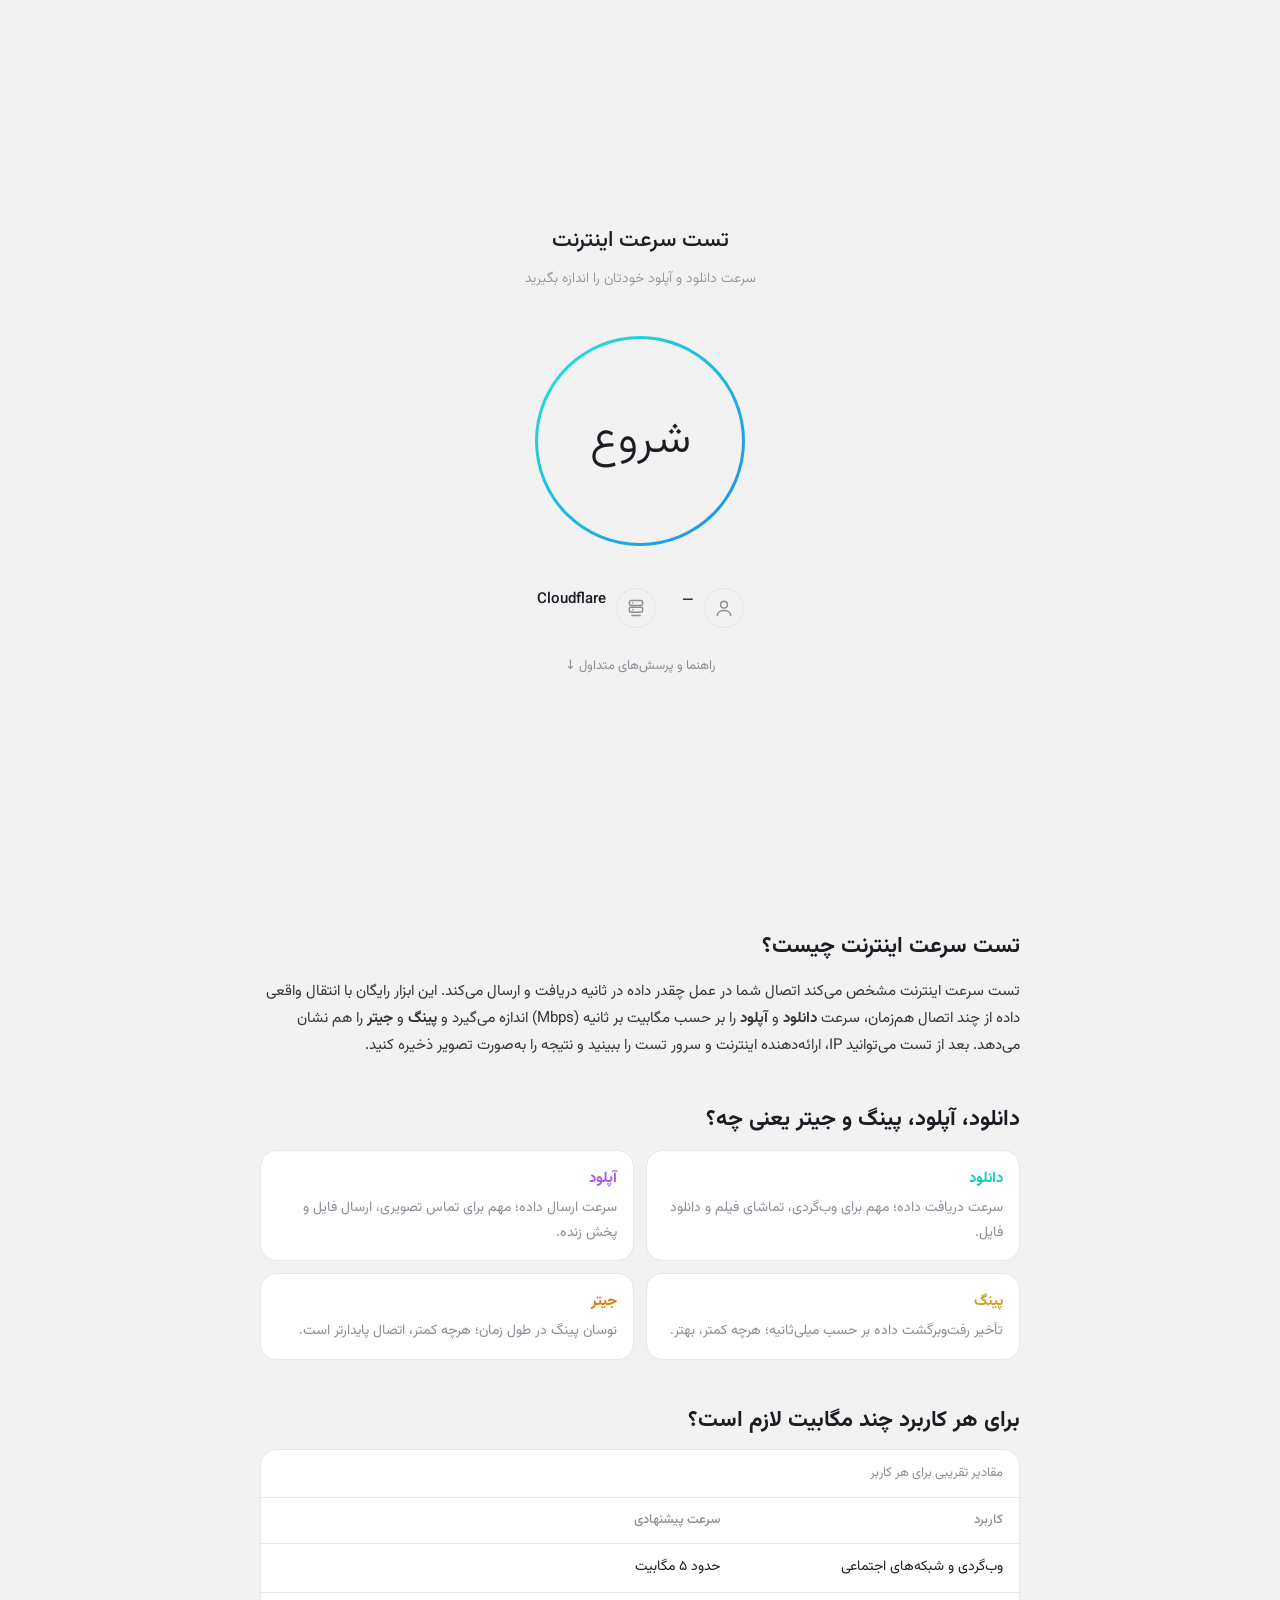
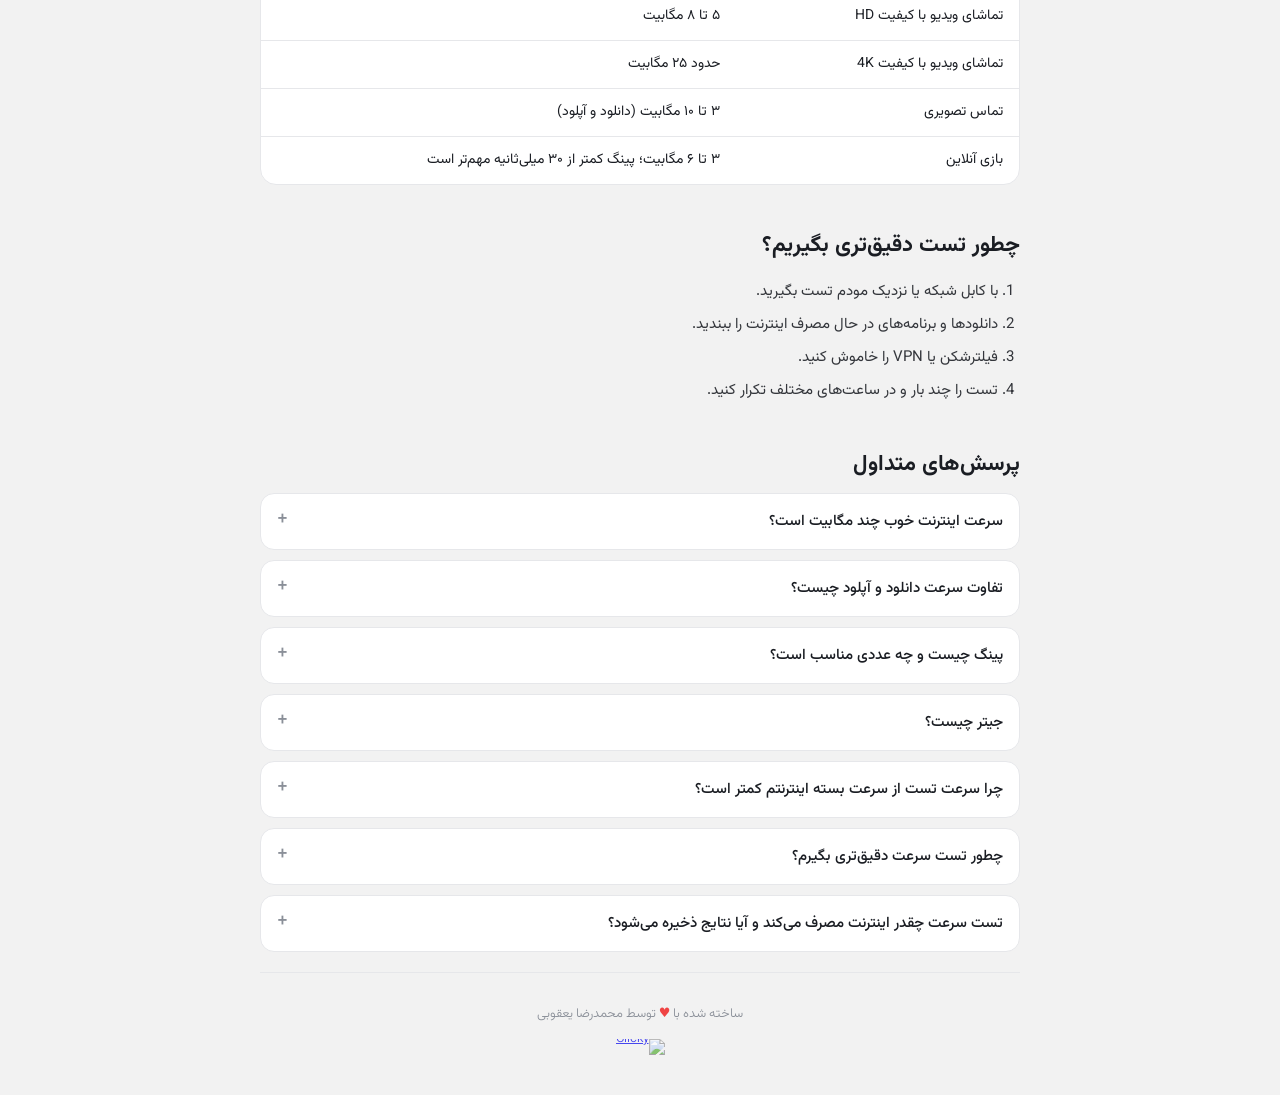
==== index.html @ 793520b6 "add rate to isp and rat" ====
<!doctype html>
<html lang="fa" dir="rtl">
  <head>
    <meta charset="utf-8" />
    <meta name="viewport" content="width=device-width, initial-scale=1" />
    <title>تست سرعت اینترنت | سنجش دقیق دانلود، آپلود، پینگ و جیتر</title>
    <meta
      name="description"
      content="تست سرعت اینترنت رایگان؛ در کمتر از ۲۰ ثانیه سرعت دانلود، آپلود، پینگ و جیتر را بسنجید، IP و سرور تست را ببینید و نتیجه را به‌صورت تصویر ذخیره کنید."
    />
    <meta
      name="robots"
      content="index, follow, max-image-preview:large, max-snippet:-1, max-video-preview:-1"
    />
    <meta name="author" content="محمدرضا یعقوبی" />
    <meta name="application-name" content="تست سرعت اینترنت" />
    <meta name="referrer" content="strict-origin-when-cross-origin" />
    <meta name="format-detection" content="telephone=no" />
    <meta name="color-scheme" content="light dark" />
    <meta
      name="theme-color"
      content="#f2f2f2"
      media="(prefers-color-scheme: light)"
    />
    <meta
      name="theme-color"
      content="#101217"
      media="(prefers-color-scheme: dark)"
    />
    <link rel="canonical" href="https://speedior.ir/" />
    <link rel="alternate" hreflang="fa" href="https://speedior.ir/" />
    <link rel="alternate" hreflang="x-default" href="https://speedior.ir/" />

    <!-- Open Graph / Twitter -->
    <meta property="og:type" content="website" />
    <meta property="og:site_name" content="تست سرعت اینترنت" />
    <meta property="og:locale" content="fa_IR" />
    <meta
      property="og:title"
      content="تست سرعت اینترنت | سنجش دقیق دانلود، آپلود، پینگ و جیتر"
    />
    <meta
      property="og:description"
      content="سرعت دانلود، آپلود، پینگ و جیتر اینترنت خود را در کمتر از ۲۰ ثانیه و کاملاً رایگان بسنجید."
    />
    <meta property="og:url" content="https://speedior.ir/" />
    <meta property="og:image" content="https://speedior.ir/og-image.png" />
    <meta property="og:image:type" content="image/png" />
    <meta property="og:image:width" content="1200" />
    <meta property="og:image:height" content="630" />
    <meta property="og:image:alt" content="سرعت‌سنج و عنوان تست سرعت اینترنت" />
    <meta name="twitter:card" content="summary_large_image" />
    <meta
      name="twitter:title"
      content="تست سرعت اینترنت | سنجش دقیق دانلود، آپلود، پینگ و جیتر"
    />
    <meta
      name="twitter:description"
      content="سرعت دانلود، آپلود، پینگ و جیتر اینترنت خود را در کمتر از ۲۰ ثانیه و کاملاً رایگان بسنجید."
    />
    <meta name="twitter:image" content="https://speedior.ir/og-image.png" />
    <meta
      name="twitter:image:alt"
      content="سرعت‌سنج و عنوان تست سرعت اینترنت"
    />

    <!-- Icons / PWA -->
    <link rel="icon" href="/favicon.ico" sizes="any" />
    <link rel="icon" type="image/svg+xml" href="/favicon.svg" />
    <link rel="icon" type="image/png" sizes="32x32" href="/favicon-32.png" />
    <link rel="apple-touch-icon" href="/apple-touch-icon.png" />
    <link rel="manifest" href="/site.webmanifest" />

    <!-- Performance -->
    <link rel="preconnect" href="https://speed.cloudflare.com" crossorigin />
    <link rel="dns-prefetch" href="https://speed.cloudflare.com" />

    <!-- Structured data -->
    <script type="application/ld+json">
      {
        "@context": "https://schema.org",
        "@graph": [
          {
            "@type": "WebSite",
            "@id": "https://speedior.ir/#website",
            "url": "https://speedior.ir/",
            "name": "تست سرعت اینترنت",
            "inLanguage": "fa-IR",
            "publisher": { "@id": "https://speedior.ir/#author" }
          },
          {
            "@type": "Person",
            "@id": "https://speedior.ir/#author",
            "name": "محمدرضا یعقوبی"
          },
          {
            "@type": "WebApplication",
            "@id": "https://speedior.ir/#app",
            "url": "https://speedior.ir/",
            "name": "تست سرعت اینترنت",
            "description": "ابزار آنلاین و رایگان برای سنجش سرعت دانلود، آپلود، پینگ و جیتر اینترنت به‌همراه نمایش IP و سرور تست و امکان ذخیره نتیجه به‌صورت تصویر.",
            "applicationCategory": "UtilitiesApplication",
            "operatingSystem": "All",
            "browserRequirements": "Requires JavaScript. Requires HTML5.",
            "inLanguage": "fa-IR",
            "isAccessibleForFree": true,
            "image": "https://speedior.ir/og-image.png",
            "author": { "@id": "https://speedior.ir/#author" },
            "offers": {
              "@type": "Offer",
              "price": "0",
              "priceCurrency": "USD"
            },
            "featureList": [
              "سنجش سرعت دانلود",
              "سنجش سرعت آپلود",
              "اندازه‌گیری پینگ و جیتر",
              "نمایش IP و سرور تست",
              "ذخیره نتیجه به‌صورت تصویر"
            ]
          },
          {
            "@type": "FAQPage",
            "@id": "https://speedior.ir/#faq",
            "inLanguage": "fa-IR",
            "mainEntity": [
              {
                "@type": "Question",
                "name": "سرعت اینترنت خوب چند مگابیت است؟",
                "acceptedAnswer": {
                  "@type": "Answer",
                  "text": "برای وب‌گردی و شبکه‌های اجتماعی حدود ۵ مگابیت بر ثانیه کافی است. تماشای ویدیوی HD معمولاً به ۵ تا ۸ مگابیت و ویدیوی 4K به حدود ۲۵ مگابیت نیاز دارد. اگر چند نفر هم‌زمان از یک اینترنت استفاده می‌کنند، نیاز هر نفر را با هم جمع بزنید."
                }
              },
              {
                "@type": "Question",
                "name": "تفاوت سرعت دانلود و آپلود چیست؟",
                "acceptedAnswer": {
                  "@type": "Answer",
                  "text": "سرعت دانلود نشان می‌دهد داده را با چه سرعتی از اینترنت دریافت می‌کنید؛ مثل باز کردن سایت‌ها یا تماشای فیلم. سرعت آپلود سرعت ارسال داده از دستگاه شما به اینترنت است؛ مثل ارسال فایل، آپلود ویدیو و تماس تصویری. در بیشتر اینترنت‌های خانگی سرعت آپلود کمتر از دانلود است."
                }
              },
              {
                "@type": "Question",
                "name": "پینگ چیست و چه عددی مناسب است؟",
                "acceptedAnswer": {
                  "@type": "Answer",
                  "text": "پینگ زمان رفت‌وبرگشت یک بسته داده بین دستگاه شما و سرور است و با میلی‌ثانیه (ms) سنجیده می‌شود. هرچه کمتر باشد بهتر است؛ زیر ۵۰ میلی‌ثانیه برای بیشتر کارها خوب است و برای بازی آنلاین ترجیحاً کمتر از ۳۰ میلی‌ثانیه باشد."
                }
              },
              {
                "@type": "Question",
                "name": "جیتر چیست؟",
                "acceptedAnswer": {
                  "@type": "Answer",
                  "text": "جیتر میزان نوسان پینگ در طول زمان است. اگر جیتر بالا باشد، حتی با سرعت زیاد هم تماس تصویری و بازی آنلاین دچار قطعی و تأخیر ناگهانی می‌شود. جیتر پایین‌تر یعنی اتصال پایدارتر."
                }
              },
              {
                "@type": "Question",
                "name": "چرا سرعت تست از سرعت بسته اینترنتم کمتر است؟",
                "acceptedAnswer": {
                  "@type": "Answer",
                  "text": "چند دلیل رایج دارد: سرعت بسته‌ها معمولاً بر حسب مگابیت (Mbps) است و هر ۸ مگابیت برابر ۱ مگابایت است. ضعف وای‌فای، اتصال هم‌زمان چند دستگاه، ساعت شلوغی شبکه و فاصله تا سرور تست هم روی نتیجه اثر می‌گذارند. برای تست دقیق‌تر با کابل شبکه متصل شوید."
                }
              },
              {
                "@type": "Question",
                "name": "چطور تست سرعت دقیق‌تری بگیرم؟",
                "acceptedAnswer": {
                  "@type": "Answer",
                  "text": "با کابل شبکه یا نزدیک مودم تست بگیرید، دانلودها و برنامه‌های در حال مصرف اینترنت را ببندید، فیلترشکن یا VPN را خاموش کنید و تست را چند بار در ساعت‌های مختلف تکرار کنید."
                }
              },
              {
                "@type": "Question",
                "name": "تست سرعت چقدر اینترنت مصرف می‌کند و آیا نتایج ذخیره می‌شود؟",
                "acceptedAnswer": {
                  "@type": "Answer",
                  "text": "حجم مصرفی به سرعت اینترنت شما بستگی دارد؛ هر مرحله حدود ۸ ثانیه با حداکثر سرعت داده منتقل می‌کند، پس روی اینترنت پرسرعت ممکن است چند ده تا چند صد مگابایت مصرف شود. این صفحه نتایج شما را روی سرور خود ذخیره نمی‌کند و تصویر نتیجه فقط روی دستگاه خودتان ساخته می‌شود."
                }
              }
            ]
          }
        ]
      }
    </script>
    <link rel="preconnect" href="https://fonts.googleapis.com" />
    <link rel="preconnect" href="https://fonts.gstatic.com" crossorigin />
    <link
      href="https://fonts.googleapis.com/css2?family=Vazirmatn:wght@300;400;500;700&display=swap"
      rel="stylesheet"
    />
    <style>
      :root {
        --bg: #f2f2f2;
        --card: #fff;
        --text: #1a1d23;
        --muted: #8a8f98;
        --track: #e2e3e5;
        --border: #e6e7ea;
        --dl: #14c9be;
        --ul: #a855f7;
        --needle: #1a1d23;
      }
      @media (prefers-color-scheme: dark) {
        :root {
          --bg: #101217;
          --card: #181b22;
          --text: #eef0f4;
          --muted: #8b93a1;
          --track: #2a2e38;
          --border: #262a33;
          --needle: #eef0f4;
        }
      }
      * {
        box-sizing: border-box;
        -webkit-tap-highlight-color: transparent;
      }
      html {
        margin: 0;
        scroll-behavior: smooth;
      }
      body {
        margin: 0;
        background: var(--bg);
        color: var(--text);
        font-family: "Vazirmatn", Tahoma, system-ui, sans-serif;
        padding: 0 16px;
        line-height: 1.8;
      }
      .hero {
        min-height: 100vh;
        min-height: 100svh;
        display: flex;
        align-items: center;
        justify-content: center;
        padding: 24px 0;
      }
      .more {
        display: block;
        margin-top: 26px;
        text-align: center;
        font-size: 13px;
        color: var(--muted);
        text-decoration: none;
      }
      .more:hover {
        color: var(--text);
      }
      noscript p {
        background: var(--card);
        border: 1px solid var(--border);
        border-radius: 14px;
        padding: 14px;
        text-align: center;
        font-size: 14px;
      }
      :focus-visible {
        outline: 2px solid var(--dl);
        outline-offset: 3px;
      }
      .app {
        width: 100%;
        max-width: 520px;
      }
      .screen {
        display: none;
        animation: fade 0.45s ease;
      }
      .screen.show {
        display: block;
      }
      @keyframes fade {
        from {
          opacity: 0;
          transform: translateY(8px);
        }
        to {
          opacity: 1;
          transform: none;
        }
      }

      /* ---------- Home ---------- */
      #home {
        text-align: center;
      }
      #home h1 {
        font-size: 22px;
        font-weight: 500;
        margin: 0 0 6px;
      }
      #home p {
        margin: 0 0 44px;
        color: var(--muted);
        font-size: 14px;
        font-weight: 300;
      }
      .go {
        width: 210px;
        height: 210px;
        border-radius: 50%;
        border: 3px solid transparent;
        cursor: pointer;
        background:
          linear-gradient(var(--bg), var(--bg)) padding-box,
          linear-gradient(135deg, #22e6d3, #1e8bf0) border-box;
        color: var(--text);
        font-family: inherit;
        font-size: 46px;
        font-weight: 300;
        transition:
          transform 0.2s,
          box-shadow 0.3s;
        animation: pulse 2.6s ease-in-out infinite;
      }
      .go:hover {
        transform: scale(1.04);
        box-shadow: 0 0 0 14px rgba(30, 160, 240, 0.1);
      }
      .go:active {
        transform: scale(0.97);
      }
      @keyframes pulse {
        0%,
        100% {
          box-shadow: 0 0 0 0 rgba(30, 160, 240, 0.22);
        }
        50% {
          box-shadow: 0 0 0 18px rgba(30, 160, 240, 0);
        }
      }

      /* ---------- Test ---------- */
      .panel {
        background: var(--card);
        border: 1px solid var(--border);
        border-radius: 22px;
        padding: 22px 16px 26px;
      }
      .tabs {
        display: flex;
        justify-content: center;
        gap: 34px;
        margin-bottom: 6px;
      }
      .tab {
        text-align: center;
        opacity: 0.45;
        transition: opacity 0.3s;
        min-width: 110px;
      }
      .tab.active {
        opacity: 1;
      }
      .tab .t {
        font-size: 14px;
        font-weight: 500;
        display: flex;
        align-items: center;
        justify-content: center;
        gap: 6px;
      }
      .tab .t svg {
        width: 18px;
        height: 18px;
      }
      .tab .v {
        font-size: 22px;
        font-weight: 300;
        margin-top: 4px;
        height: 34px;
        border-bottom: 2px solid var(--track);
        padding-bottom: 4px;
      }
      .tab.dl .t {
        color: var(--dl);
      }
      .tab.ul .t {
        color: var(--ul);
      }
      .tab.active.dl .v {
        border-color: var(--dl);
      }
      .tab.active.ul .v {
        border-color: var(--ul);
      }
      .gauge {
        position: relative;
        max-width: 380px;
        margin: 6px auto 0;
        direction: ltr;
      }
      .gauge svg {
        width: 100%;
        height: auto;
        display: block;
      }
      .arc-track {
        fill: none;
        stroke: var(--track);
        stroke-width: 26;
        stroke-linecap: butt;
      }
      .arc-prog {
        fill: none;
        stroke: var(--dl);
        stroke-width: 26;
        stroke-linecap: butt;
        transition:
          stroke-dasharray 0.25s linear,
          stroke 0.3s;
      }
      .tick {
        font-size: 13px;
        font-weight: 700;
        fill: var(--muted);
        text-anchor: middle;
        dominant-baseline: middle;
        font-family: inherit;
      }
      .needle {
        transform-origin: 150px 150px;
        transition: transform 0.25s linear;
      }
      .readout {
        position: absolute;
        left: 0;
        right: 0;
        bottom: 6%;
        text-align: center;
      }
      .readout .num {
        font-size: 50px;
        font-weight: 300;
        line-height: 1;
        font-variant-numeric: tabular-nums;
      }
      .readout .u {
        margin-top: 6px;
        font-size: 13px;
        color: var(--muted);
        direction: rtl;
      }
      .status {
        margin-top: 12px;
        text-align: center;
        font-size: 14px;
        color: var(--muted);
        font-weight: 300;
      }

      /* ---------- Result ---------- */
      .result {
        background: var(--card);
        border: 1px solid var(--border);
        border-radius: 26px;
        padding: 30px 22px 26px;
        text-align: center;
        box-shadow: 0 10px 40px rgba(0, 0, 0, 0.06);
      }
      .result h2 {
        margin: 0 0 26px;
        font-size: 18px;
        font-weight: 500;
      }
      .cols {
        display: grid;
        grid-template-columns: 1fr 1fr;
        gap: 14px;
      }
      .res {
        border-radius: 18px;
        padding: 22px 8px 18px;
        background: var(--bg);
      }
      .res .ic {
        width: 44px;
        height: 44px;
        border-radius: 50%;
        margin: 0 auto 12px;
        display: flex;
        align-items: center;
        justify-content: center;
      }
      .res .ic svg {
        width: 22px;
        height: 22px;
      }
      .res.dl .ic {
        background: rgba(20, 201, 190, 0.15);
        color: var(--dl);
      }
      .res.ul .ic {
        background: rgba(168, 85, 247, 0.15);
        color: var(--ul);
      }
      .res .lbl {
        font-size: 14px;
        color: var(--muted);
        margin-bottom: 6px;
      }
      .res .big {
        font-size: 50px;
        font-weight: 300;
        line-height: 1.15;
        font-variant-numeric: tabular-nums;
      }
      .res.dl .big {
        color: var(--dl);
      }
      .res.ul .big {
        color: var(--ul);
      }
      .res .mb {
        font-size: 13px;
        color: var(--muted);
        margin-top: 2px;
      }
      .again {
        margin-top: 26px;
        padding: 12px 38px;
        border-radius: 40px;
        border: 2px solid transparent;
        cursor: pointer;
        background:
          linear-gradient(var(--card), var(--card)) padding-box,
          linear-gradient(135deg, #22e6d3, #1e8bf0) border-box;
        color: var(--text);
        font-family: inherit;
        font-size: 16px;
        font-weight: 500;
        transition: transform 0.2s;
      }
      .again:hover {
        transform: scale(1.04);
      }
      .err {
        color: #ef4444;
        font-size: 14px;
        margin: 16px 0 0;
      }

      /* ---------- IP / Server ---------- */
      .info {
        display: flex;
        justify-content: center;
        gap: 26px;
        flex-wrap: wrap;
        margin-top: 40px;
      }
      .result .info {
        margin-top: 22px;
      }
      .it {
        display: flex;
        align-items: center;
        gap: 10px;
      }
      .ico {
        width: 40px;
        height: 40px;
        border-radius: 50%;
        border: 1px solid var(--border);
        display: flex;
        align-items: center;
        justify-content: center;
        color: var(--muted);
        flex: none;
      }
      .ico svg {
        width: 20px;
        height: 20px;
      }
      .it b {
        display: block;
        font-size: 15px;
        font-weight: 500;
        direction: ltr;
        text-align: right;
      }
      .it small {
        display: block;
        font-size: 12px;
        color: var(--muted);
        font-weight: 300;
        direction: ltr;
        text-align: right;
        min-height: 16px;
      }

      /* ---------- Ping / Jitter ---------- */
      .pj {
        display: grid;
        grid-template-columns: 1fr 1fr;
        gap: 14px;
        margin-top: 14px;
      }
      .pj > div {
        background: var(--bg);
        border-radius: 16px;
        padding: 12px 8px;
      }
      .pj span {
        display: block;
        font-size: 13px;
        color: var(--muted);
        margin-bottom: 2px;
      }
      .pj b {
        font-size: 24px;
        font-weight: 400;
        direction: ltr;
        display: inline-block;
        font-variant-numeric: tabular-nums;
      }
      .pj em {
        font-style: normal;
        font-size: 12px;
        color: var(--muted);
        margin-inline-start: 4px;
      }

      /* ---------- Activity scores ---------- */
      .acts {
        display: grid;
        grid-template-columns: repeat(4, 1fr);
        gap: 6px;
        margin-top: 22px;
      }
      .act {
        text-align: center;
      }
      .act svg {
        width: 44px;
        height: 44px;
        color: var(--text);
        opacity: 0.72;
        fill: none;
        stroke: currentColor;
        stroke-width: 1.5;
        stroke-linecap: round;
        stroke-linejoin: round;
      }
      .act .nm {
        font-size: 12px;
        color: var(--muted);
        margin-top: 2px;
      }
      .dots {
        display: flex;
        justify-content: center;
        gap: 5px;
        margin-top: 8px;
        direction: ltr;
      }
      .dots i {
        width: 8px;
        height: 8px;
        border-radius: 50%;
        background: var(--muted);
        opacity: 0.35;
        transition:
          background 0.3s,
          opacity 0.3s,
          transform 0.3s;
      }
      .dots i.on {
        background: var(--text);
        opacity: 1;
        transform: scale(1.15);
      }
      .act .lv {
        font-size: 12px;
        font-weight: 500;
        margin-top: 6px;
      }

      /* ---------- Survey ---------- */
      .survey {
        margin-top: 16px;
        background: var(--card);
        border: 1px solid var(--border);
        border-radius: 22px;
        padding: 24px 16px 20px;
        text-align: center;
        animation: fade 0.45s ease;
      }
      .survey h3 {
        font-size: 15px;
        font-weight: 700;
        line-height: 1.9;
        margin: 0 0 16px;
        transition: color 0.3s;
      }
      .survey.thanks h3 {
        color: #1e8bf0;
        font-size: 17px;
      }
      .scale {
        display: grid;
        grid-template-columns: repeat(10, 1fr);
        background: var(--track);
        border-radius: 12px;
        overflow: hidden;
      }
      .scale button {
        border: 0;
        background: transparent;
        color: var(--text);
        font-family: inherit;
        font-size: 15px;
        padding: 13px 0;
        cursor: pointer;
        border-inline-start: 1px solid rgba(128, 128, 128, 0.25);
        transition:
          background 0.15s,
          color 0.15s;
      }
      .scale button:first-child {
        border-inline-start: 0;
      }
      @media (hover: hover) {
        .scale:not(.done) button:hover {
          background: #1e8bf0;
          color: #fff;
        }
      }
      .scale button.sel {
        background: #1e8bf0;
        color: #fff;
        font-weight: 700;
      }
      .scale.done button {
        cursor: default;
      }
      .ends {
        display: flex;
        justify-content: space-between;
        font-size: 12px;
        color: var(--muted);
        margin-top: 10px;
      }
      .svnote {
        margin: 14px 0 0;
        font-size: 12px;
        color: var(--muted);
      }

      /* ---------- Buttons / Footer ---------- */
      .btns {
        display: flex;
        justify-content: center;
        gap: 12px;
        flex-wrap: wrap;
        margin-top: 24px;
      }
      .btns .again {
        margin-top: 0;
      }
      .save {
        padding: 12px 30px;
        border-radius: 40px;
        border: 0;
        cursor: pointer;
        color: #fff;
        font-family: inherit;
        font-size: 16px;
        font-weight: 500;
        background: linear-gradient(135deg, #22c9d3, #1e8bf0);
        transition: transform 0.2s;
      }
      .save:hover {
        transform: scale(1.04);
      }
      footer {
        max-width: 760px;
        margin: 0 auto;
        padding: 30px 0 40px;
        text-align: center;
        font-size: 13px;
        color: var(--muted);
        font-weight: 300;
        border-top: 1px solid var(--border);
      }

      /* ---------- Content (SEO) ---------- */
      .content {
        max-width: 760px;
        margin: 0 auto;
        padding: 30px 0 20px;
      }
      .content h2 {
        font-size: 22px;
        font-weight: 700;
        margin: 44px 0 12px;
        line-height: 1.5;
      }
      .content h2:first-child {
        margin-top: 0;
      }
      .content p,
      .content li {
        font-size: 15px;
        color: var(--text);
        opacity: 0.88;
      }
      .content ol {
        padding-inline-start: 22px;
      }
      .content li {
        margin-bottom: 6px;
      }
      .terms {
        display: grid;
        grid-template-columns: 1fr 1fr;
        gap: 12px;
        margin-top: 14px;
      }
      .terms div {
        background: var(--card);
        border: 1px solid var(--border);
        border-radius: 16px;
        padding: 14px 16px;
      }
      .terms dt {
        font-weight: 700;
        font-size: 15px;
        margin-bottom: 4px;
      }
      .terms dd {
        margin: 0;
        font-size: 14px;
        color: var(--muted);
      }
      .terms .d dt {
        color: var(--dl);
      }
      .terms .u dt {
        color: var(--ul);
      }
      .terms .p dt {
        color: #c9a227;
      }
      .terms .j dt {
        color: #e0791a;
      }
      .tbl {
        overflow-x: auto;
        margin-top: 12px;
        border: 1px solid var(--border);
        border-radius: 16px;
        background: var(--card);
      }
      table {
        width: 100%;
        border-collapse: collapse;
        font-size: 14px;
      }
      caption {
        text-align: right;
        padding: 12px 16px;
        font-size: 13px;
        color: var(--muted);
      }
      th,
      td {
        padding: 11px 16px;
        text-align: right;
        border-top: 1px solid var(--border);
      }
      th {
        font-weight: 500;
        color: var(--muted);
        font-size: 13px;
      }
      td:last-child {
        direction: rtl;
      }
      details {
        background: var(--card);
        border: 1px solid var(--border);
        border-radius: 14px;
        margin-top: 10px;
        padding: 0 16px;
      }
      summary {
        cursor: pointer;
        padding: 14px 0;
        font-weight: 500;
        font-size: 15px;
        list-style: none;
        display: flex;
        justify-content: space-between;
        gap: 10px;
      }
      summary::-webkit-details-marker {
        display: none;
      }
      summary::after {
        content: "+";
        color: var(--muted);
        font-size: 20px;
        line-height: 1;
      }
      details[open] summary::after {
        content: "−";
      }
      details p {
        margin: 0 0 14px;
        font-size: 14px;
      }
      @media (max-width: 520px) {
        .terms {
          grid-template-columns: 1fr;
        }
      }
      .heart {
        color: #ef4444;
        display: inline-block;
        animation: beat 1.4s ease-in-out infinite;
      }
      footer .clicky-wrap {
        margin-top: 12px;
        line-height: 0;
      }
      footer .clicky-wrap img {
        opacity: 0.7;
      }
      @keyframes beat {
        0%,
        100% {
          transform: scale(1);
        }
        50% {
          transform: scale(1.25);
        }
      }
    </style>
    <!-- Clicky Analytics -->
    <script async data-id="101513620" src="//static.getclicky.com/js"></script>
    <script async data-id="101513620" src="/02e3ecd541.js"></script>
  </head>
  <body>
    <main class="hero" id="main">
      <div class="app">
        <noscript
          ><p>
            برای اجرای تست سرعت اینترنت، جاوااسکریپت مرورگر شما باید فعال باشد.
          </p></noscript
        >

        <!-- Home -->
        <section class="screen show" id="home">
          <h1>تست سرعت اینترنت</h1>
          <p>سرعت دانلود و آپلود خودتان را اندازه بگیرید</p>
          <button class="go" id="go" aria-label="شروع تست سرعت اینترنت">
            شروع
          </button>
          <div class="info" data-info></div>
          <div class="err" id="err" role="alert" hidden></div>
        </section>

        <!-- Test -->
        <section class="screen" id="test">
          <div class="panel">
            <div class="tabs">
              <div class="tab dl active" id="tabDl">
                <div class="t">
                  <svg
                    viewBox="0 0 24 24"
                    fill="none"
                    stroke="currentColor"
                    stroke-width="2"
                    stroke-linecap="round"
                    stroke-linejoin="round"
                  >
                    <circle cx="12" cy="12" r="10" />
                    <path d="M12 7v10M8 13l4 4 4-4" /></svg
                  >دانلود
                </div>
                <div class="v" id="tvDl">—</div>
              </div>
              <div class="tab ul" id="tabUl">
                <div class="t">
                  <svg
                    viewBox="0 0 24 24"
                    fill="none"
                    stroke="currentColor"
                    stroke-width="2"
                    stroke-linecap="round"
                    stroke-linejoin="round"
                  >
                    <circle cx="12" cy="12" r="10" />
                    <path d="M12 17V7M8 11l4-4 4 4" /></svg
                  >آپلود
                </div>
                <div class="v" id="tvUl">—</div>
              </div>
            </div>

            <div class="gauge" role="img" aria-label="سرعت‌سنج">
              <svg viewBox="0 0 300 260" aria-hidden="true">
                <path id="arcTrack" class="arc-track" pathLength="100" />
                <path
                  id="arcProg"
                  class="arc-prog"
                  pathLength="100"
                  stroke-dasharray="0 100"
                />
                <g id="ticks"></g>
                <g class="needle" id="needle">
                  <polygon
                    points="150,146 150,154 246,150"
                    fill="var(--needle)"
                    opacity=".92"
                  />
                  <circle
                    cx="150"
                    cy="150"
                    r="9"
                    fill="var(--card)"
                    stroke="var(--needle)"
                    stroke-width="3"
                  />
                </g>
              </svg>
              <div class="readout">
                <div class="num" id="num">۰</div>
                <div class="u">مگابیت بر ثانیه</div>
              </div>
            </div>
            <div class="status" id="status" role="status" aria-live="polite">
              در حال آماده‌سازی…
            </div>
          </div>
        </section>

        <!-- Result -->
        <section class="screen" id="result">
          <div class="result">
            <h2>نتیجه تست سرعت</h2>
            <div class="cols">
              <div class="res dl">
                <div class="ic">
                  <svg
                    viewBox="0 0 24 24"
                    fill="none"
                    stroke="currentColor"
                    stroke-width="2.2"
                    stroke-linecap="round"
                    stroke-linejoin="round"
                  >
                    <path d="M12 5v14M6 13l6 6 6-6" />
                  </svg>
                </div>
                <div class="lbl">دانلود</div>
                <div class="big" id="rDl">—</div>
                <div class="mb">Mbps</div>
              </div>
              <div class="res ul">
                <div class="ic">
                  <svg
                    viewBox="0 0 24 24"
                    fill="none"
                    stroke="currentColor"
                    stroke-width="2.2"
                    stroke-linecap="round"
                    stroke-linejoin="round"
                  >
                    <path d="M12 19V5M6 11l6-6 6 6" />
                  </svg>
                </div>
                <div class="lbl">آپلود</div>
                <div class="big" id="rUl">—</div>
                <div class="mb">Mbps</div>
              </div>
            </div>
            <div class="pj">
              <div><span>پینگ</span><b id="rPing">—</b><em>ms</em></div>
              <div><span>جیتر</span><b id="rJit">—</b><em>ms</em></div>
            </div>
            <div
              class="acts"
              id="acts"
              aria-label="تحلیل کیفیت اتصال برای کاربردهای مختلف"
            ></div>
            <div class="info" data-info></div>
            <div class="btns">
              <button class="again" id="again">تست دوباره</button>
              <button class="save" id="save">ذخیره تصویر</button>
            </div>
          </div>

          <div class="survey" id="survey">
            <h3 id="svTitle">
              چقدر احتمال دارد ارائه‌دهنده اینترنت خود را به دوست یا همکارتان
              پیشنهاد کنید؟
            </h3>
            <div
              class="scale"
              id="scale"
              role="radiogroup"
              aria-label="امتیاز"
            ></div>
            <div class="ends">
              <span>اصلاً احتمال ندارد</span><span>بسیار محتمل است</span>
            </div>
            <p class="svnote" id="svNote" hidden>
              امتیاز شما ناشناس ثبت می‌شود و فقط برای آمار کیفیت ارائه‌دهندگان
              اینترنت استفاده می‌شود.
            </p>
          </div>
        </section>

        <a class="more" href="#guide">راهنما و پرسش‌های متداول ↓</a>
      </div>
    </main>

    <article class="content" id="guide">
      <h2>تست سرعت اینترنت چیست؟</h2>
      <p>
        تست سرعت اینترنت مشخص می‌کند اتصال شما در عمل چقدر داده در ثانیه دریافت
        و ارسال می‌کند. این ابزار رایگان با انتقال واقعی داده از چند اتصال
        هم‌زمان، سرعت <strong>دانلود</strong> و <strong>آپلود</strong> را بر حسب
        مگابیت بر ثانیه (Mbps) اندازه می‌گیرد و <strong>پینگ</strong> و
        <strong>جیتر</strong> را هم نشان می‌دهد. بعد از تست می‌توانید IP،
        ارائه‌دهنده اینترنت و سرور تست را ببینید و نتیجه را به‌صورت تصویر ذخیره
        کنید.
      </p>

      <h2>دانلود، آپلود، پینگ و جیتر یعنی چه؟</h2>
      <dl class="terms">
        <div class="d">
          <dt>دانلود</dt>
          <dd>
            سرعت دریافت داده؛ مهم برای وب‌گردی، تماشای فیلم و دانلود فایل.
          </dd>
        </div>
        <div class="u">
          <dt>آپلود</dt>
          <dd>سرعت ارسال داده؛ مهم برای تماس تصویری، ارسال فایل و پخش زنده.</dd>
        </div>
        <div class="p">
          <dt>پینگ</dt>
          <dd>تأخیر رفت‌وبرگشت داده بر حسب میلی‌ثانیه؛ هرچه کمتر، بهتر.</dd>
        </div>
        <div class="j">
          <dt>جیتر</dt>
          <dd>نوسان پینگ در طول زمان؛ هرچه کمتر، اتصال پایدارتر است.</dd>
        </div>
      </dl>

      <h2>برای هر کاربرد چند مگابیت لازم است؟</h2>
      <div class="tbl">
        <table>
          <caption>
            مقادیر تقریبی برای هر کاربر
          </caption>
          <thead>
            <tr>
              <th>کاربرد</th>
              <th>سرعت پیشنهادی</th>
            </tr>
          </thead>
          <tbody>
            <tr>
              <td>وب‌گردی و شبکه‌های اجتماعی</td>
              <td>حدود ۵ مگابیت</td>
            </tr>
            <tr>
              <td>تماشای ویدیو با کیفیت HD</td>
              <td>۵ تا ۸ مگابیت</td>
            </tr>
            <tr>
              <td>تماشای ویدیو با کیفیت 4K</td>
              <td>حدود ۲۵ مگابیت</td>
            </tr>
            <tr>
              <td>تماس تصویری</td>
              <td>۳ تا ۱۰ مگابیت (دانلود و آپلود)</td>
            </tr>
            <tr>
              <td>بازی آنلاین</td>
              <td>۳ تا ۶ مگابیت؛ پینگ کمتر از ۳۰ میلی‌ثانیه مهم‌تر است</td>
            </tr>
          </tbody>
        </table>
      </div>

      <h2>چطور تست دقیق‌تری بگیریم؟</h2>
      <ol>
        <li>با کابل شبکه یا نزدیک مودم تست بگیرید.</li>
        <li>دانلودها و برنامه‌های در حال مصرف اینترنت را ببندید.</li>
        <li>فیلترشکن یا VPN را خاموش کنید.</li>
        <li>تست را چند بار و در ساعت‌های مختلف تکرار کنید.</li>
      </ol>

      <h2>پرسش‌های متداول</h2>
      <details>
        <summary>سرعت اینترنت خوب چند مگابیت است؟</summary>
        <p>
          برای وب‌گردی و شبکه‌های اجتماعی حدود ۵ مگابیت بر ثانیه کافی است.
          تماشای ویدیوی HD معمولاً به ۵ تا ۸ مگابیت و ویدیوی 4K به حدود ۲۵
          مگابیت نیاز دارد. اگر چند نفر هم‌زمان از یک اینترنت استفاده می‌کنند،
          نیاز هر نفر را با هم جمع بزنید.
        </p>
      </details>
      <details>
        <summary>تفاوت سرعت دانلود و آپلود چیست؟</summary>
        <p>
          سرعت دانلود نشان می‌دهد داده را با چه سرعتی از اینترنت دریافت می‌کنید؛
          مثل باز کردن سایت‌ها یا تماشای فیلم. سرعت آپلود سرعت ارسال داده از
          دستگاه شما به اینترنت است؛ مثل ارسال فایل، آپلود ویدیو و تماس تصویری.
          در بیشتر اینترنت‌های خانگی سرعت آپلود کمتر از دانلود است.
        </p>
      </details>
      <details>
        <summary>پینگ چیست و چه عددی مناسب است؟</summary>
        <p>
          پینگ زمان رفت‌وبرگشت یک بسته داده بین دستگاه شما و سرور است و با
          میلی‌ثانیه (ms) سنجیده می‌شود. هرچه کمتر باشد بهتر است؛ زیر ۵۰
          میلی‌ثانیه برای بیشتر کارها خوب است و برای بازی آنلاین ترجیحاً کمتر از
          ۳۰ میلی‌ثانیه باشد.
        </p>
      </details>
      <details>
        <summary>جیتر چیست؟</summary>
        <p>
          جیتر میزان نوسان پینگ در طول زمان است. اگر جیتر بالا باشد، حتی با سرعت
          زیاد هم تماس تصویری و بازی آنلاین دچار قطعی و تأخیر ناگهانی می‌شود.
          جیتر پایین‌تر یعنی اتصال پایدارتر.
        </p>
      </details>
      <details>
        <summary>چرا سرعت تست از سرعت بسته اینترنتم کمتر است؟</summary>
        <p>
          چند دلیل رایج دارد: سرعت بسته‌ها معمولاً بر حسب مگابیت (Mbps) است و هر
          ۸ مگابیت برابر ۱ مگابایت است. ضعف وای‌فای، اتصال هم‌زمان چند دستگاه،
          ساعت شلوغی شبکه و فاصله تا سرور تست هم روی نتیجه اثر می‌گذارند. برای
          تست دقیق‌تر با کابل شبکه متصل شوید.
        </p>
      </details>
      <details>
        <summary>چطور تست سرعت دقیق‌تری بگیرم؟</summary>
        <p>
          با کابل شبکه یا نزدیک مودم تست بگیرید، دانلودها و برنامه‌های در حال
          مصرف اینترنت را ببندید، فیلترشکن یا VPN را خاموش کنید و تست را چند بار
          در ساعت‌های مختلف تکرار کنید.
        </p>
      </details>
      <details>
        <summary>
          تست سرعت چقدر اینترنت مصرف می‌کند و آیا نتایج ذخیره می‌شود؟
        </summary>
        <p>
          حجم مصرفی به سرعت اینترنت شما بستگی دارد؛ هر مرحله حدود ۸ ثانیه با
          حداکثر سرعت داده منتقل می‌کند، پس روی اینترنت پرسرعت ممکن است چند ده
          تا چند صد مگابایت مصرف شود. این صفحه نتایج شما را روی سرور خود ذخیره
          نمی‌کند و تصویر نتیجه فقط روی دستگاه خودتان ساخته می‌شود.
        </p>
      </details>
    </article>

    <footer>
      ساخته شده با <span class="heart">♥</span> توسط محمدرضا یعقوبی
      <div class="clicky-wrap">
        <a
          title="Google Analytics Alternative"
          href="https://clicky.com/101513620"
          ><img
            alt="Clicky"
            src="//static.getclicky.com/media/links/badge.gif"
            border="0"
        /></a>
      </div>
    </footer>

    <script async data-id="101513620" src="//static.getclicky.com/js"></script>
    <script async data-id="101513620" src="/02e3ecd541.js"></script>

    <script>
      const DURATION = 8000; // مدت هر مرحله (میلی‌ثانیه)
      const STREAMS = 4; // تعداد اتصال همزمان
      const BASE = "https://speed.cloudflare.com";
      const $ = (id) => document.getElementById(id);
      const fa = (n, d) =>
        n.toLocaleString("fa-IR", {
          minimumFractionDigits: d,
          maximumFractionDigits: d,
        });
      const fmt = (n) => fa(n, n >= 100 ? 0 : 2);

      /* ---------- Gauge ---------- */
      const CX = 150,
        CY = 150,
        R = 118,
        A0 = 135,
        SWEEP = 270;
      const TICKS = [0, 5, 10, 50, 100, 250, 500, 750, 1000];
      const pt = (a, r) => [
        CX + r * Math.cos((a * Math.PI) / 180),
        CY + r * Math.sin((a * Math.PI) / 180),
      ];
      function arcPath() {
        const [x1, y1] = pt(A0, R),
          [x2, y2] = pt(A0 + SWEEP, R);
        return `M${x1.toFixed(2)} ${y1.toFixed(2)} A${R} ${R} 0 1 1 ${x2.toFixed(2)} ${y2.toFixed(2)}`;
      }
      $("arcTrack").setAttribute("d", arcPath());
      $("arcProg").setAttribute("d", arcPath());
      TICKS.forEach((v, i) => {
        const [x, y] = pt(A0 + (i * SWEEP) / (TICKS.length - 1), R - 30);
        const t = document.createElementNS(
          "http://www.w3.org/2000/svg",
          "text",
        );
        t.setAttribute("x", x);
        t.setAttribute("y", y);
        t.setAttribute("class", "tick");
        t.textContent = v.toLocaleString("fa-IR");
        $("ticks").appendChild(t);
      });
      function frac(v) {
        // سرعت → بخشی از کمان (مقیاس غیرخطی مثل Ookla)
        v = Math.max(0, Math.min(1000, v));
        for (let i = 1; i < TICKS.length; i++) {
          if (v <= TICKS[i])
            return (
              (i - 1 + (v - TICKS[i - 1]) / (TICKS[i] - TICKS[i - 1])) /
              (TICKS.length - 1)
            );
        }
        return 1;
      }
      function setGauge(v, color) {
        const f = frac(v);
        $("needle").style.transform = `rotate(${A0 + f * SWEEP}deg)`;
        $("arcProg").setAttribute(
          "stroke-dasharray",
          `${(f * 100).toFixed(2)} 100`,
        );
        if (color) $("arcProg").style.stroke = color;
        $("num").textContent = v > 0 ? fmt(v) : fa(0, 0);
      }

      /* ---------- Test engine ---------- */
      function runPhase(startWorker, onValue) {
        return new Promise((resolve, reject) => {
          let bytes = 0,
            t0 = performance.now(),
            stopped = false,
            failed = 0;
          const controllers = [];
          const add = (n) => {
            bytes += n;
          };
          const tick = setInterval(() => {
            const s = (performance.now() - t0) / 1000;
            if (s > 0.3) onValue((bytes * 8) / 1e6 / s);
          }, 200);
          const finish = () => {
            stopped = true;
            clearInterval(tick);
            controllers.forEach((c) => c.abort());
            const s = (performance.now() - t0) / 1000;
            if (bytes === 0) return reject(new Error("no data"));
            resolve((bytes * 8) / 1e6 / s);
          };
          setTimeout(() => {
            if (!stopped) finish();
          }, DURATION);
          for (let i = 0; i < STREAMS; i++) {
            startWorker(
              add,
              () => stopped,
              (c) => controllers.push(c),
              () => {
                if (++failed === STREAMS && !stopped) {
                  stopped = true;
                  clearInterval(tick);
                  reject(new Error("fail"));
                }
              },
            );
          }
        });
      }

      function downloadWorker(add, isStopped, reg, onFail) {
        (async () => {
          while (!isStopped()) {
            const ctrl = new AbortController();
            reg(ctrl);
            try {
              const res = await fetch(
                `${BASE}/__down?bytes=25000000&r=${Math.random()}`,
                { cache: "no-store", signal: ctrl.signal },
              );
              const reader = res.body.getReader();
              while (true) {
                const { done, value } = await reader.read();
                if (done) break;
                add(value.length);
              }
            } catch (e) {
              if (!isStopped()) onFail();
              return;
            }
          }
        })();
      }

      function uploadWorker(add, isStopped, reg, onFail) {
        const chunk = new Uint8Array(65536),
          parts = [];
        for (let i = 0; i < 128; i++) {
          crypto.getRandomValues(chunk);
          parts.push(chunk.slice());
        }
        const blob = new Blob(parts); // 8MB
        (function send() {
          if (isStopped()) return;
          const xhr = new XMLHttpRequest();
          reg({ abort: () => xhr.abort() });
          let last = 0;
          xhr.open("POST", `${BASE}/__up?r=${Math.random()}`);
          xhr.upload.onprogress = (e) => {
            add(e.loaded - last);
            last = e.loaded;
          };
          xhr.onload = send;
          xhr.onerror = () => {
            if (!isStopped()) onFail();
          };
          xhr.send(blob);
        })();
      }

      /* ---------- Flow ---------- */
      const show = (id) => {
        document
          .querySelectorAll(".screen")
          .forEach((s) => s.classList.remove("show"));
        $(id).classList.add("show");
      };
      const sleep = (ms) => new Promise((r) => setTimeout(r, ms));
      const COL_DL =
        getComputedStyle(document.documentElement)
          .getPropertyValue("--dl")
          .trim() || "#14c9be";
      const COL_UL =
        getComputedStyle(document.documentElement)
          .getPropertyValue("--ul")
          .trim() || "#a855f7";

      async function start() {
        $("err").hidden = true;
        $("tvDl").textContent = "—";
        $("tvUl").textContent = "—";
        $("tabDl").classList.add("active");
        $("tabUl").classList.remove("active");
        setGauge(0, COL_DL);
        $("status").textContent = "در حال اندازه‌گیری پینگ…";
        show("test");
        await sleep(400);
        try {
          const pj = await measurePing();
          if (!pj) throw new Error("ping");
          $("status").textContent = "در حال تست سرعت دانلود…";
          const d = await runPhase(downloadWorker, (v) => setGauge(v, COL_DL));
          setGauge(d, COL_DL);
          $("tvDl").textContent = fmt(d);
          await sleep(700);

          $("tabDl").classList.remove("active");
          $("tabUl").classList.add("active");
          $("status").textContent = "در حال تست سرعت آپلود…";
          setGauge(0, COL_UL);
          await sleep(700);
          const u = await runPhase(uploadWorker, (v) => setGauge(v, COL_UL));
          setGauge(u, COL_UL);
          $("tvUl").textContent = fmt(u);
          await sleep(900);

          $("rDl").textContent = fmt(d);
          $("rUl").textContent = fmt(u);
          $("rPing").textContent = fmtMs(pj.ping);
          $("rJit").textContent = fmtMs(pj.jitter);
          lastResult = {
            d,
            u,
            ping: pj.ping,
            jitter: pj.jitter,
            testId: uuid(),
          };
          renderActs(lastResult);
          resetSurvey();
          show("result");
          animateDots();
        } catch (e) {
          show("home");
          $("err").textContent =
            "اتصال به سرور تست برقرار نشد. اینترنت خود را بررسی کنید و دوباره تلاش کنید.";
          $("err").hidden = false;
        }
      }
      /* ---------- Ping & Jitter ---------- */
      let lastResult = null;
      const fmtMs = (x) => fa(x, x < 10 ? 1 : 0);

      async function measurePing() {
        const s = [];
        for (let i = 0; i < 11; i++) {
          const t = performance.now();
          try {
            await fetch(`${BASE}/__down?bytes=0&r=${Math.random()}`, {
              cache: "no-store",
            });
          } catch (e) {
            break;
          }
          s.push(performance.now() - t);
        }
        s.shift(); // نمونه اول شامل زمان برقراری اتصال است
        if (!s.length) return null;
        const sorted = [...s].sort((a, b) => a - b);
        const ping = sorted[Math.floor(sorted.length / 2)];
        let jitter = 0;
        for (let i = 1; i < s.length; i++) jitter += Math.abs(s[i] - s[i - 1]);
        jitter = s.length > 1 ? jitter / (s.length - 1) : 0;
        return { ping, jitter };
      }

      /* ---------- IP & Server ---------- */
      const info = { ip: "", isp: "", asn: null, colo: "", loaded: false };
      const ICON_USER =
        '<svg viewBox="0 0 24 24" fill="none" stroke="currentColor" stroke-width="1.8" stroke-linecap="round" stroke-linejoin="round"><circle cx="12" cy="8" r="4"/><path d="M4 21c0-4 4-6 8-6s8 2 8 6"/></svg>';
      const ICON_SERVER =
        '<svg viewBox="0 0 24 24" fill="none" stroke="currentColor" stroke-width="1.8" stroke-linecap="round" stroke-linejoin="round"><rect x="4" y="3" width="16" height="6" rx="2"/><rect x="4" y="11" width="16" height="6" rx="2"/><path d="M8 6h.01M8 14h.01M7 21h10"/></svg>';
      function renderInfo() {
        const wait = "در حال شناسایی…";
        const html = `
    <div class="it"><span class="ico">${ICON_USER}</span><div>
      <b>${info.loaded ? esc(info.ip) || "—" : wait}</b><small>${esc(info.isp)}</small></div></div>
    <div class="it"><span class="ico">${ICON_SERVER}</span><div>
      <b>${info.loaded ? "Cloudflare" : wait}</b><small>${info.colo ? "Data center: " + esc(info.colo) : ""}</small></div></div>`;
        document
          .querySelectorAll("[data-info]")
          .forEach((el) => (el.innerHTML = html));
      }
      async function loadInfo() {
        try {
          const m = await (
            await fetch(`${BASE}/meta`, { cache: "no-store" })
          ).json();
          info.ip = m.clientIp || "";
          info.isp = m.asOrganization || "";
          info.asn = Number(m.asn) || null;
          info.colo = m.colo || "";
        } catch (e) {
          try {
            const t = await (
              await fetch(`${BASE}/cdn-cgi/trace`, { cache: "no-store" })
            ).text();
            const g = (k) =>
              (t.match(new RegExp("^" + k + "=(.*)$", "m")) || [])[1] || "";
            info.ip = g("ip");
            info.colo = g("colo");
          } catch (e2) {}
        }
        info.loaded = true;
        renderInfo();
      }

      /* ---------- Save result as image ---------- */
      async function saveImage() {
        if (!lastResult) return;
        try {
          await Promise.all([
            document.fonts.load("300 60px Vazirmatn"),
            document.fonts.load("500 30px Vazirmatn"),
          ]);
        } catch (e) {}
        const cs = getComputedStyle(document.documentElement);
        const v = (n) => cs.getPropertyValue(n).trim();
        const W = 1000,
          H = 1130,
          F = "Vazirmatn, Tahoma, sans-serif";
        const c = document.createElement("canvas");
        c.width = W;
        c.height = H;
        const g = c.getContext("2d");
        const box = (x, y, w, h, r, fill) => {
          g.beginPath();
          g.roundRect(x, y, w, h, r);
          g.fillStyle = fill;
          g.fill();
        };
        const T = (s, x, y, size, wt, col, dir = "rtl") => {
          g.font = `${wt} ${size}px ${F}`;
          g.fillStyle = col;
          g.textAlign = "center";
          g.textBaseline = "middle";
          g.direction = dir;
          g.fillText(s, x, y);
        };
        box(0, 0, W, H, 0, v("--bg"));
        box(40, 40, 920, 1050, 40, v("--card"));
        T("نتیجه تست سرعت اینترنت", 500, 115, 42, 500, v("--text"));
        T(new Date().toLocaleString("fa-IR"), 500, 168, 24, 300, v("--muted"));

        const { d, u, ping, jitter } = lastResult;
        [
          ["دانلود", d, v("--dl"), 80],
          ["آپلود", u, v("--ul"), 520],
        ].forEach(([l, val, col, x]) => {
          box(x, 220, 400, 300, 30, v("--bg"));
          T(l, x + 200, 275, 28, 500, v("--muted"));
          T(fmt(val), x + 200, 385, 96, 300, col);
          T("Mbps", x + 200, 475, 26, 300, v("--muted"), "ltr");
        });
        [
          ["پینگ", ping, 80],
          ["جیتر", jitter, 520],
        ].forEach(([l, val, x]) => {
          box(x, 560, 400, 130, 26, v("--bg"));
          T(l, x + 200, 598, 24, 500, v("--muted"));
          T(fmtMs(val) + " ms", x + 200, 650, 44, 300, v("--text"), "ltr");
        });
        T("آی‌پی شما", 500, 745, 24, 500, v("--muted"));
        T(
          (info.ip || "—") + (info.isp ? "  ·  " + info.isp : ""),
          500,
          790,
          30,
          400,
          v("--text"),
          "ltr",
        );
        T("سرور تست", 500, 865, 24, 500, v("--muted"));
        T(
          "Cloudflare" + (info.colo ? "  ·  " + info.colo : ""),
          500,
          910,
          30,
          400,
          v("--text"),
          "ltr",
        );
        g.fillStyle = v("--border");
        g.fillRect(120, 970, 760, 2);
        T(
          "ساخته شده با ♥ توسط محمدرضا یعقوبی",
          500,
          1025,
          26,
          300,
          v("--muted"),
        );

        c.toBlob((b) => {
          const a = document.createElement("a");
          a.href = URL.createObjectURL(b);
          a.download = "speedtest-result.png";
          document.body.appendChild(a);
          a.click();
          a.remove();
          setTimeout(() => URL.revokeObjectURL(a.href), 3000);
        }, "image/png");
      }

      /* ---------- Helpers ---------- */
      const esc = (x) =>
        String(x == null ? "" : x).replace(
          /[&<>"']/g,
          (c) =>
            ({
              "&": "&amp;",
              "<": "&lt;",
              ">": "&gt;",
              '"': "&quot;",
              "'": "&#39;",
            })[c],
        );
      function uuid() {
        if (crypto.randomUUID) return crypto.randomUUID();
        const b = crypto.getRandomValues(new Uint8Array(16));
        b[6] = (b[6] & 15) | 64;
        b[8] = (b[8] & 63) | 128;
        const h = [...b].map((x) => x.toString(16).padStart(2, "0")).join("");
        return `${h.slice(0, 8)}-${h.slice(8, 12)}-${h.slice(12, 16)}-${h.slice(16, 20)}-${h.slice(20)}`;
      }

      /* ---------- Activity scores (1 to 5) ---------- */
      const tierUp = (v, cuts) =>
        cuts.reduce((s, c) => s + (v >= c ? 1 : 0), 1); // higher is better
      const tierLow = (v, cuts) =>
        cuts.reduce((s, c) => s - (v > c ? 1 : 0), 5); // lower is better
      function activityScores({ d, u, ping, jitter }) {
        const m = Math.min(d, u);
        const jit = tierLow(jitter, [5, 10, 20, 40]);
        return {
          web: Math.min(
            tierUp(d, [0.5, 2, 5, 10]),
            tierLow(ping, [100, 200, 350, 600]),
          ),
          game: Math.min(
            tierUp(m, [0.25, 0.6, 1.5, 4]),
            tierLow(ping, [20, 40, 70, 120]),
            jit,
          ),
          stream: tierUp(d, [1.5, 3, 5, 25]),
          call: Math.min(
            tierUp(m, [0.5, 1, 1.8, 3]),
            tierLow(ping, [80, 150, 250, 400]),
            jit,
          ),
        };
      }
      const ACT_NAMES = {
        web: "وب‌گردی",
        game: "بازی آنلاین",
        stream: "استریم ویدیو",
        call: "تماس تصویری",
      };
      const LEVELS = ["", "بسیار ضعیف", "ضعیف", "متوسط", "خوب", "عالی"];
      const ACT_ICONS = {
        web: '<rect x="3" y="4" width="18" height="15" rx="2.5"/><path d="M3 8.5h18M6 6.3h.01M8.5 6.3h.01"/><rect x="6" y="11" width="5" height="5" rx="1"/><path d="M14 12h4M14 15h3"/>',
        game: '<path d="M7 8h10a4.5 4.5 0 0 1 4.4 5.4l-.7 3.4a2.6 2.6 0 0 1-4.4 1.3L14.5 16h-5l-1.8 2.1a2.6 2.6 0 0 1-4.4-1.3l-.7-3.4A4.5 4.5 0 0 1 7 8z"/><path d="M8 10.5v3M6.5 12h3M15.5 11h.01M17.5 13h.01"/>',
        stream:
          '<rect x="3" y="4.5" width="18" height="13" rx="2.5"/><path d="M10 8.5v5l4.2-2.5z"/><path d="M6 20h12"/>',
        call: '<rect x="3" y="4" width="18" height="16" rx="2.5"/><circle cx="12" cy="10" r="2.6"/><path d="M7 18c.4-2.6 2.6-3.7 5-3.7s4.6 1.1 5 3.7"/>',
      };
      function renderActs(r) {
        const sc = activityScores(r);
        $("acts").innerHTML = Object.keys(ACT_NAMES)
          .map(
            (k) => `
    <div class="act" title="${ACT_NAMES[k]}: ${LEVELS[sc[k]]}">
      <svg viewBox="0 0 24 24" aria-hidden="true">${ACT_ICONS[k]}</svg>
      <div class="nm">${ACT_NAMES[k]}</div>
      <div class="dots" role="img" aria-label="${sc[k].toLocaleString("fa-IR")} از ۵">${[1, 2, 3, 4, 5].map((i) => `<i ${i <= sc[k] ? "data-on" : ""}></i>`).join("")}</div>
      <div class="lv">${LEVELS[sc[k]]}</div>
    </div>`,
          )
          .join("");
      }
      function animateDots() {
        setTimeout(
          () =>
            document
              .querySelectorAll("#acts .dots i[data-on]")
              .forEach((el, i) =>
                setTimeout(() => el.classList.add("on"), i * 45),
              ),
          300,
        );
      }

      /* ---------- Survey (1 to 10) ---------- */
      const SURVEY_MIN = 1,
        SURVEY_MAX = 10;
      const SURVEY_ENDPOINT = ""; // بعداً: مثلاً "/api/survey.php" (با PHP و MySQL)
      function resetSurvey() {
        const name = info.isp || "ارائه‌دهنده اینترنت خود";
        $("svTitle").textContent =
          `چقدر احتمال دارد ${name} را به دوست یا همکارتان پیشنهاد کنید؟`;
        $("survey").classList.remove("thanks");
        const sc = $("scale");
        sc.classList.remove("done");
        sc.innerHTML = "";
        for (let i = SURVEY_MIN; i <= SURVEY_MAX; i++) {
          const b = document.createElement("button");
          b.type = "button";
          b.dataset.v = i;
          b.textContent = i.toLocaleString("fa-IR");
          b.setAttribute("role", "radio");
          b.setAttribute("aria-checked", "false");
          sc.appendChild(b);
        }
        $("svNote").hidden = !SURVEY_ENDPOINT;
      }
      function buildSurveyPayload(score) {
        // ساختار تخت (flat): هر کلید = یک ستون MySQL
        const r = lastResult;
        return {
          schema_version: 1,
          test_id: r.testId, // UUID یکتا برای جلوگیری از ثبت تکراری
          submitted_at_utc: new Date()
            .toISOString()
            .slice(0, 19)
            .replace("T", " "), // آماده DATETIME
          score: score, // عدد صحیح ۱ تا ۱۰
          provider_name: info.isp || null,
          provider_asn: info.asn || null,
          server_colo: info.colo || null,
          download_mbps: +r.d.toFixed(2),
          upload_mbps: +r.u.toFixed(2),
          ping_ms: +r.ping.toFixed(1),
          jitter_ms: +r.jitter.toFixed(1),
        };
      }
      async function submitSurvey(payload) {
        console.info("survey payload:", payload);
        if (!SURVEY_ENDPOINT) return;
        try {
          await fetch(SURVEY_ENDPOINT, {
            method: "POST",
            headers: { "Content-Type": "application/json" },
            body: JSON.stringify(payload),
            keepalive: true,
          });
        } catch (e) {}
      }
      $("scale").addEventListener("click", (e) => {
        const b = e.target.closest("button"),
          sc = $("scale");
        if (!b || sc.classList.contains("done") || !lastResult) return;
        sc.classList.add("done");
        sc.querySelectorAll("button").forEach((x) =>
          x.setAttribute("aria-checked", x === b ? "true" : "false"),
        );
        b.classList.add("sel");
        $("survey").classList.add("thanks");
        $("svTitle").textContent = "ممنون از مشارکت شما";
        submitSurvey(buildSurveyPayload(Number(b.dataset.v)));
      });

      $("go").onclick = start;
      $("again").onclick = start;
      $("save").onclick = saveImage;
      renderInfo();
      loadInfo();
    </script>
  </body>
</html>
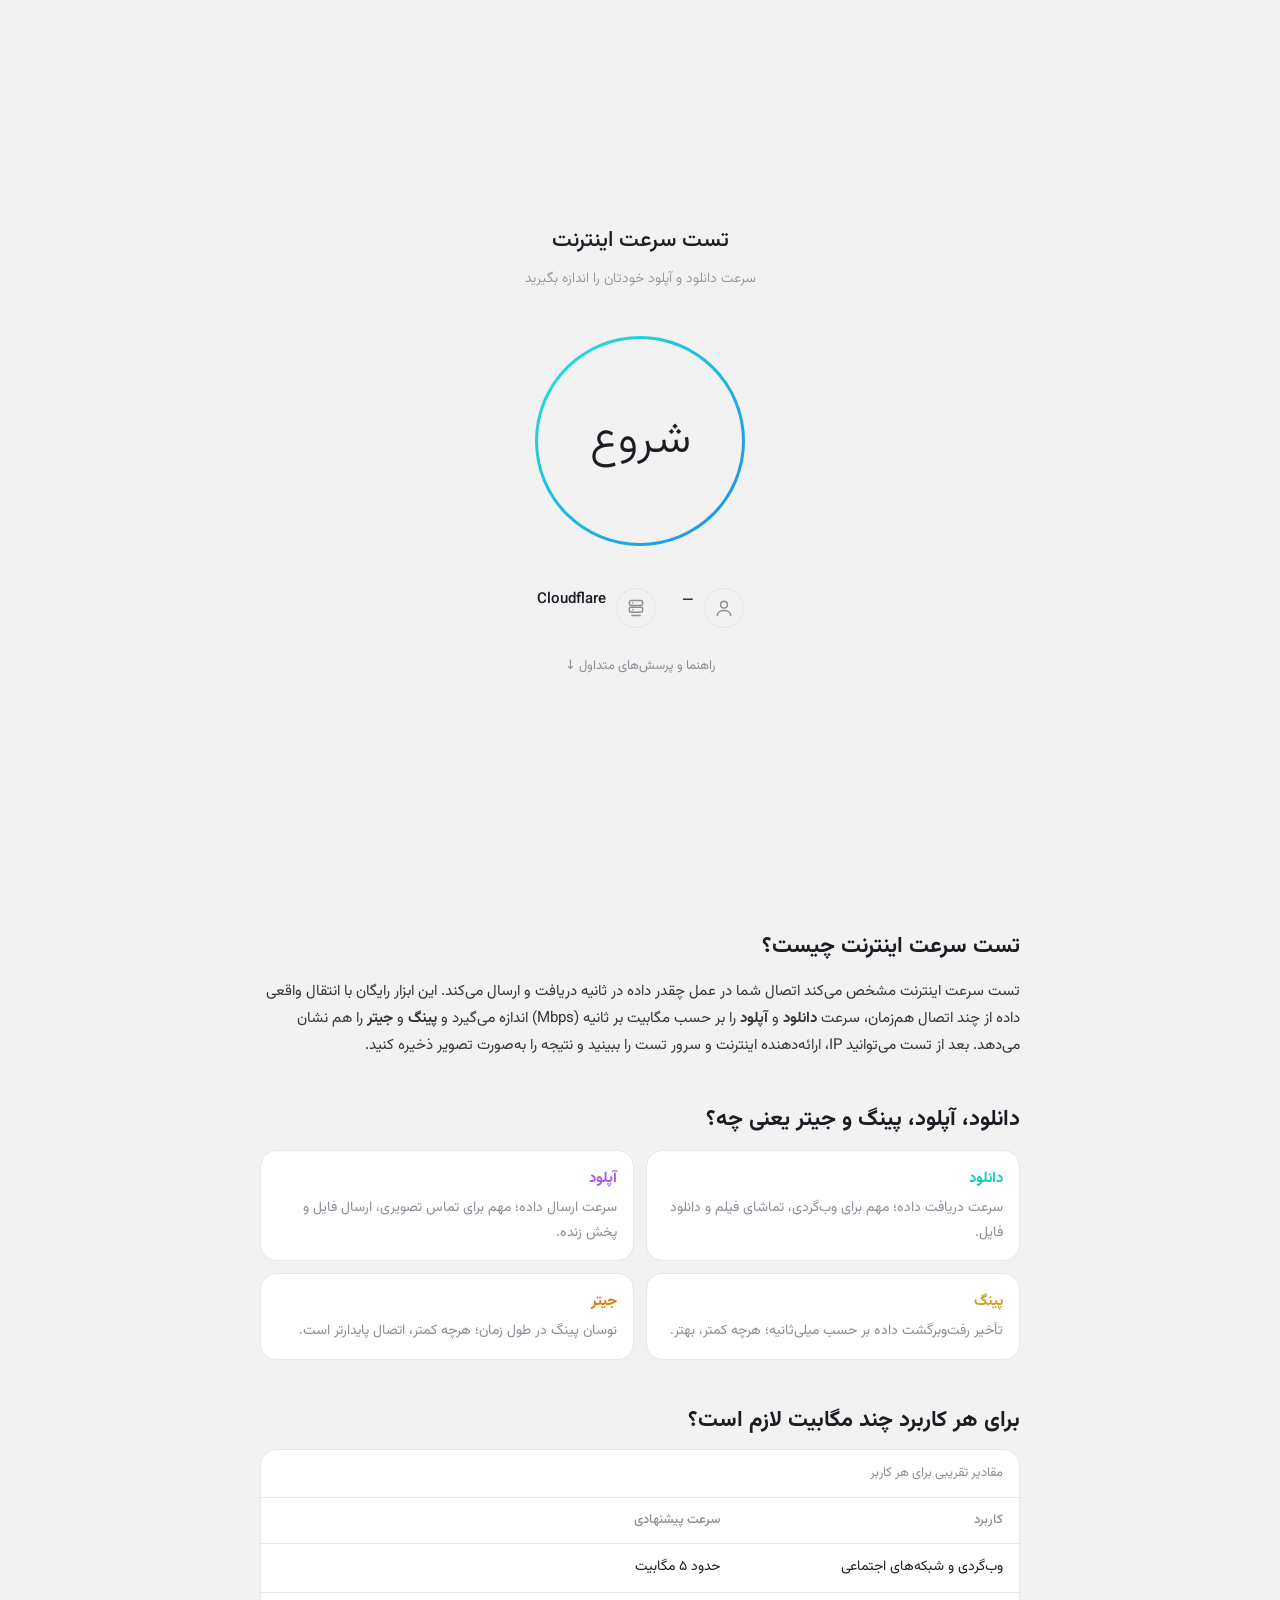
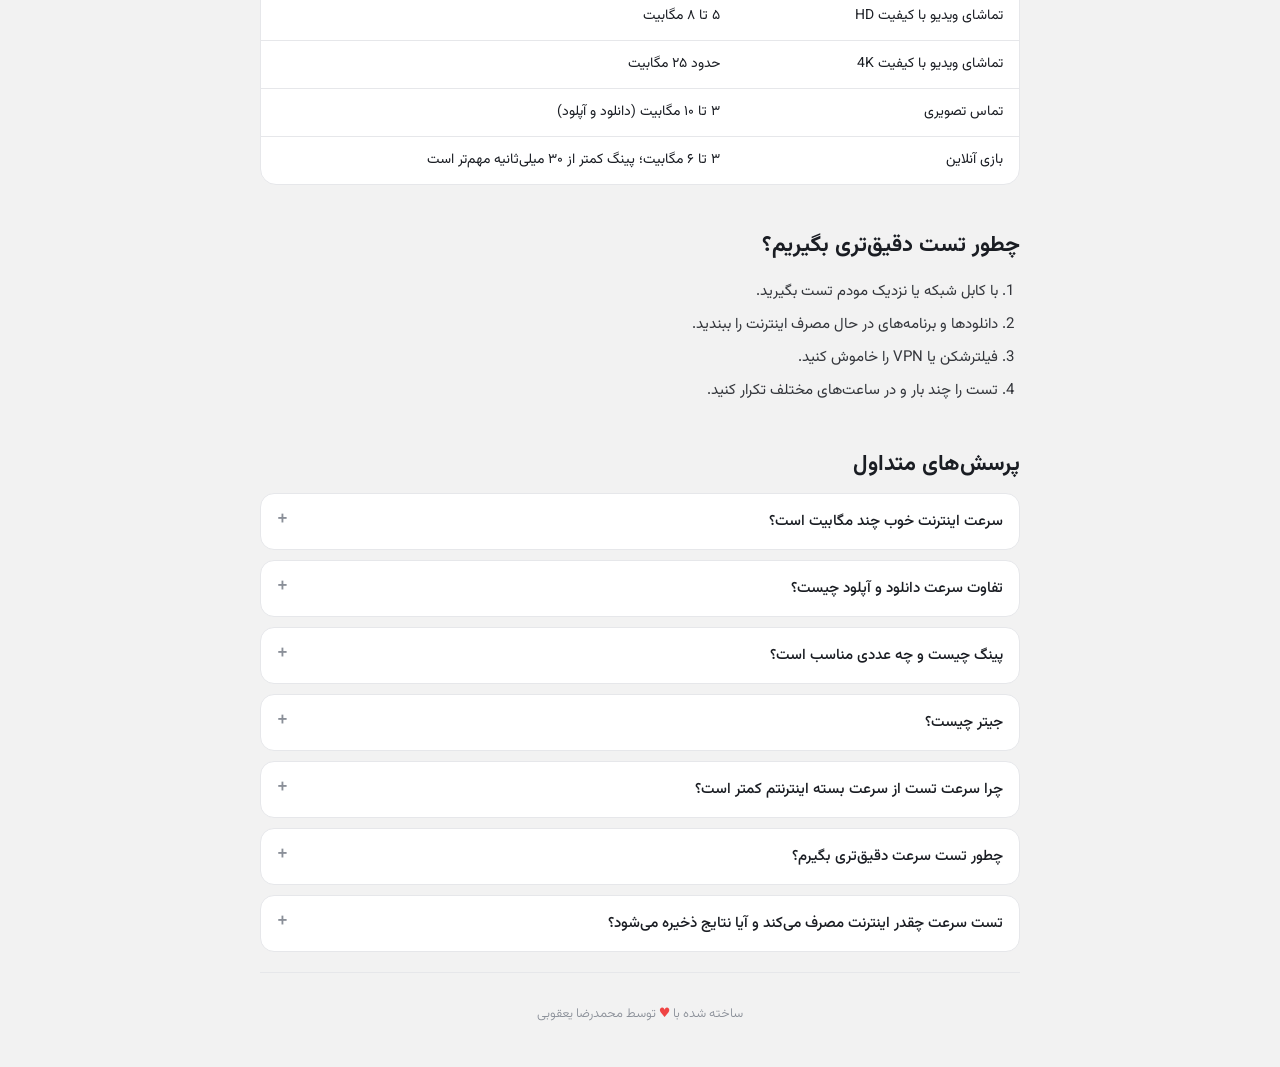
==== commit 6a10dc19: "do comment clicky" ====
--- a/index.html
+++ b/index.html
@@ -74,6 +74,7 @@
     <!-- Performance -->
     <link rel="preconnect" href="https://speed.cloudflare.com" crossorigin />
     <link rel="dns-prefetch" href="https://speed.cloudflare.com" />
+    <link rel="stylesheet" href="./css/app.css" />
 
     <!-- Structured data -->
     <script type="application/ld+json">
@@ -191,757 +192,6 @@
       href="https://fonts.googleapis.com/css2?family=Vazirmatn:wght@300;400;500;700&display=swap"
       rel="stylesheet"
     />
-    <style>
-      :root {
-        --bg: #f2f2f2;
-        --card: #fff;
-        --text: #1a1d23;
-        --muted: #8a8f98;
-        --track: #e2e3e5;
-        --border: #e6e7ea;
-        --dl: #14c9be;
-        --ul: #a855f7;
-        --needle: #1a1d23;
-      }
-      @media (prefers-color-scheme: dark) {
-        :root {
-          --bg: #101217;
-          --card: #181b22;
-          --text: #eef0f4;
-          --muted: #8b93a1;
-          --track: #2a2e38;
-          --border: #262a33;
-          --needle: #eef0f4;
-        }
-      }
-      * {
-        box-sizing: border-box;
-        -webkit-tap-highlight-color: transparent;
-      }
-      html {
-        margin: 0;
-        scroll-behavior: smooth;
-      }
-      body {
-        margin: 0;
-        background: var(--bg);
-        color: var(--text);
-        font-family: "Vazirmatn", Tahoma, system-ui, sans-serif;
-        padding: 0 16px;
-        line-height: 1.8;
-      }
-      .hero {
-        min-height: 100vh;
-        min-height: 100svh;
-        display: flex;
-        align-items: center;
-        justify-content: center;
-        padding: 24px 0;
-      }
-      .more {
-        display: block;
-        margin-top: 26px;
-        text-align: center;
-        font-size: 13px;
-        color: var(--muted);
-        text-decoration: none;
-      }
-      .more:hover {
-        color: var(--text);
-      }
-      noscript p {
-        background: var(--card);
-        border: 1px solid var(--border);
-        border-radius: 14px;
-        padding: 14px;
-        text-align: center;
-        font-size: 14px;
-      }
-      :focus-visible {
-        outline: 2px solid var(--dl);
-        outline-offset: 3px;
-      }
-      .app {
-        width: 100%;
-        max-width: 520px;
-      }
-      .screen {
-        display: none;
-        animation: fade 0.45s ease;
-      }
-      .screen.show {
-        display: block;
-      }
-      @keyframes fade {
-        from {
-          opacity: 0;
-          transform: translateY(8px);
-        }
-        to {
-          opacity: 1;
-          transform: none;
-        }
-      }
-
-      /* ---------- Home ---------- */
-      #home {
-        text-align: center;
-      }
-      #home h1 {
-        font-size: 22px;
-        font-weight: 500;
-        margin: 0 0 6px;
-      }
-      #home p {
-        margin: 0 0 44px;
-        color: var(--muted);
-        font-size: 14px;
-        font-weight: 300;
-      }
-      .go {
-        width: 210px;
-        height: 210px;
-        border-radius: 50%;
-        border: 3px solid transparent;
-        cursor: pointer;
-        background:
-          linear-gradient(var(--bg), var(--bg)) padding-box,
-          linear-gradient(135deg, #22e6d3, #1e8bf0) border-box;
-        color: var(--text);
-        font-family: inherit;
-        font-size: 46px;
-        font-weight: 300;
-        transition:
-          transform 0.2s,
-          box-shadow 0.3s;
-        animation: pulse 2.6s ease-in-out infinite;
-      }
-      .go:hover {
-        transform: scale(1.04);
-        box-shadow: 0 0 0 14px rgba(30, 160, 240, 0.1);
-      }
-      .go:active {
-        transform: scale(0.97);
-      }
-      @keyframes pulse {
-        0%,
-        100% {
-          box-shadow: 0 0 0 0 rgba(30, 160, 240, 0.22);
-        }
-        50% {
-          box-shadow: 0 0 0 18px rgba(30, 160, 240, 0);
-        }
-      }
-
-      /* ---------- Test ---------- */
-      .panel {
-        background: var(--card);
-        border: 1px solid var(--border);
-        border-radius: 22px;
-        padding: 22px 16px 26px;
-      }
-      .tabs {
-        display: flex;
-        justify-content: center;
-        gap: 34px;
-        margin-bottom: 6px;
-      }
-      .tab {
-        text-align: center;
-        opacity: 0.45;
-        transition: opacity 0.3s;
-        min-width: 110px;
-      }
-      .tab.active {
-        opacity: 1;
-      }
-      .tab .t {
-        font-size: 14px;
-        font-weight: 500;
-        display: flex;
-        align-items: center;
-        justify-content: center;
-        gap: 6px;
-      }
-      .tab .t svg {
-        width: 18px;
-        height: 18px;
-      }
-      .tab .v {
-        font-size: 22px;
-        font-weight: 300;
-        margin-top: 4px;
-        height: 34px;
-        border-bottom: 2px solid var(--track);
-        padding-bottom: 4px;
-      }
-      .tab.dl .t {
-        color: var(--dl);
-      }
-      .tab.ul .t {
-        color: var(--ul);
-      }
-      .tab.active.dl .v {
-        border-color: var(--dl);
-      }
-      .tab.active.ul .v {
-        border-color: var(--ul);
-      }
-      .gauge {
-        position: relative;
-        max-width: 380px;
-        margin: 6px auto 0;
-        direction: ltr;
-      }
-      .gauge svg {
-        width: 100%;
-        height: auto;
-        display: block;
-      }
-      .arc-track {
-        fill: none;
-        stroke: var(--track);
-        stroke-width: 26;
-        stroke-linecap: butt;
-      }
-      .arc-prog {
-        fill: none;
-        stroke: var(--dl);
-        stroke-width: 26;
-        stroke-linecap: butt;
-        transition:
-          stroke-dasharray 0.25s linear,
-          stroke 0.3s;
-      }
-      .tick {
-        font-size: 13px;
-        font-weight: 700;
-        fill: var(--muted);
-        text-anchor: middle;
-        dominant-baseline: middle;
-        font-family: inherit;
-      }
-      .needle {
-        transform-origin: 150px 150px;
-        transition: transform 0.25s linear;
-      }
-      .readout {
-        position: absolute;
-        left: 0;
-        right: 0;
-        bottom: 6%;
-        text-align: center;
-      }
-      .readout .num {
-        font-size: 50px;
-        font-weight: 300;
-        line-height: 1;
-        font-variant-numeric: tabular-nums;
-      }
-      .readout .u {
-        margin-top: 6px;
-        font-size: 13px;
-        color: var(--muted);
-        direction: rtl;
-      }
-      .status {
-        margin-top: 12px;
-        text-align: center;
-        font-size: 14px;
-        color: var(--muted);
-        font-weight: 300;
-      }
-
-      /* ---------- Result ---------- */
-      .result {
-        background: var(--card);
-        border: 1px solid var(--border);
-        border-radius: 26px;
-        padding: 30px 22px 26px;
-        text-align: center;
-        box-shadow: 0 10px 40px rgba(0, 0, 0, 0.06);
-      }
-      .result h2 {
-        margin: 0 0 26px;
-        font-size: 18px;
-        font-weight: 500;
-      }
-      .cols {
-        display: grid;
-        grid-template-columns: 1fr 1fr;
-        gap: 14px;
-      }
-      .res {
-        border-radius: 18px;
-        padding: 22px 8px 18px;
-        background: var(--bg);
-      }
-      .res .ic {
-        width: 44px;
-        height: 44px;
-        border-radius: 50%;
-        margin: 0 auto 12px;
-        display: flex;
-        align-items: center;
-        justify-content: center;
-      }
-      .res .ic svg {
-        width: 22px;
-        height: 22px;
-      }
-      .res.dl .ic {
-        background: rgba(20, 201, 190, 0.15);
-        color: var(--dl);
-      }
-      .res.ul .ic {
-        background: rgba(168, 85, 247, 0.15);
-        color: var(--ul);
-      }
-      .res .lbl {
-        font-size: 14px;
-        color: var(--muted);
-        margin-bottom: 6px;
-      }
-      .res .big {
-        font-size: 50px;
-        font-weight: 300;
-        line-height: 1.15;
-        font-variant-numeric: tabular-nums;
-      }
-      .res.dl .big {
-        color: var(--dl);
-      }
-      .res.ul .big {
-        color: var(--ul);
-      }
-      .res .mb {
-        font-size: 13px;
-        color: var(--muted);
-        margin-top: 2px;
-      }
-      .again {
-        margin-top: 26px;
-        padding: 12px 38px;
-        border-radius: 40px;
-        border: 2px solid transparent;
-        cursor: pointer;
-        background:
-          linear-gradient(var(--card), var(--card)) padding-box,
-          linear-gradient(135deg, #22e6d3, #1e8bf0) border-box;
-        color: var(--text);
-        font-family: inherit;
-        font-size: 16px;
-        font-weight: 500;
-        transition: transform 0.2s;
-      }
-      .again:hover {
-        transform: scale(1.04);
-      }
-      .err {
-        color: #ef4444;
-        font-size: 14px;
-        margin: 16px 0 0;
-      }
-
-      /* ---------- IP / Server ---------- */
-      .info {
-        display: flex;
-        justify-content: center;
-        gap: 26px;
-        flex-wrap: wrap;
-        margin-top: 40px;
-      }
-      .result .info {
-        margin-top: 22px;
-      }
-      .it {
-        display: flex;
-        align-items: center;
-        gap: 10px;
-      }
-      .ico {
-        width: 40px;
-        height: 40px;
-        border-radius: 50%;
-        border: 1px solid var(--border);
-        display: flex;
-        align-items: center;
-        justify-content: center;
-        color: var(--muted);
-        flex: none;
-      }
-      .ico svg {
-        width: 20px;
-        height: 20px;
-      }
-      .it b {
-        display: block;
-        font-size: 15px;
-        font-weight: 500;
-        direction: ltr;
-        text-align: right;
-      }
-      .it small {
-        display: block;
-        font-size: 12px;
-        color: var(--muted);
-        font-weight: 300;
-        direction: ltr;
-        text-align: right;
-        min-height: 16px;
-      }
-
-      /* ---------- Ping / Jitter ---------- */
-      .pj {
-        display: grid;
-        grid-template-columns: 1fr 1fr;
-        gap: 14px;
-        margin-top: 14px;
-      }
-      .pj > div {
-        background: var(--bg);
-        border-radius: 16px;
-        padding: 12px 8px;
-      }
-      .pj span {
-        display: block;
-        font-size: 13px;
-        color: var(--muted);
-        margin-bottom: 2px;
-      }
-      .pj b {
-        font-size: 24px;
-        font-weight: 400;
-        direction: ltr;
-        display: inline-block;
-        font-variant-numeric: tabular-nums;
-      }
-      .pj em {
-        font-style: normal;
-        font-size: 12px;
-        color: var(--muted);
-        margin-inline-start: 4px;
-      }
-
-      /* ---------- Activity scores ---------- */
-      .acts {
-        display: grid;
-        grid-template-columns: repeat(4, 1fr);
-        gap: 6px;
-        margin-top: 22px;
-      }
-      .act {
-        text-align: center;
-      }
-      .act svg {
-        width: 44px;
-        height: 44px;
-        color: var(--text);
-        opacity: 0.72;
-        fill: none;
-        stroke: currentColor;
-        stroke-width: 1.5;
-        stroke-linecap: round;
-        stroke-linejoin: round;
-      }
-      .act .nm {
-        font-size: 12px;
-        color: var(--muted);
-        margin-top: 2px;
-      }
-      .dots {
-        display: flex;
-        justify-content: center;
-        gap: 5px;
-        margin-top: 8px;
-        direction: ltr;
-      }
-      .dots i {
-        width: 8px;
-        height: 8px;
-        border-radius: 50%;
-        background: var(--muted);
-        opacity: 0.35;
-        transition:
-          background 0.3s,
-          opacity 0.3s,
-          transform 0.3s;
-      }
-      .dots i.on {
-        background: var(--text);
-        opacity: 1;
-        transform: scale(1.15);
-      }
-      .act .lv {
-        font-size: 12px;
-        font-weight: 500;
-        margin-top: 6px;
-      }
-
-      /* ---------- Survey ---------- */
-      .survey {
-        margin-top: 16px;
-        background: var(--card);
-        border: 1px solid var(--border);
-        border-radius: 22px;
-        padding: 24px 16px 20px;
-        text-align: center;
-        animation: fade 0.45s ease;
-      }
-      .survey h3 {
-        font-size: 15px;
-        font-weight: 700;
-        line-height: 1.9;
-        margin: 0 0 16px;
-        transition: color 0.3s;
-      }
-      .survey.thanks h3 {
-        color: #1e8bf0;
-        font-size: 17px;
-      }
-      .scale {
-        display: grid;
-        grid-template-columns: repeat(10, 1fr);
-        background: var(--track);
-        border-radius: 12px;
-        overflow: hidden;
-      }
-      .scale button {
-        border: 0;
-        background: transparent;
-        color: var(--text);
-        font-family: inherit;
-        font-size: 15px;
-        padding: 13px 0;
-        cursor: pointer;
-        border-inline-start: 1px solid rgba(128, 128, 128, 0.25);
-        transition:
-          background 0.15s,
-          color 0.15s;
-      }
-      .scale button:first-child {
-        border-inline-start: 0;
-      }
-      @media (hover: hover) {
-        .scale:not(.done) button:hover {
-          background: #1e8bf0;
-          color: #fff;
-        }
-      }
-      .scale button.sel {
-        background: #1e8bf0;
-        color: #fff;
-        font-weight: 700;
-      }
-      .scale.done button {
-        cursor: default;
-      }
-      .ends {
-        display: flex;
-        justify-content: space-between;
-        font-size: 12px;
-        color: var(--muted);
-        margin-top: 10px;
-      }
-      .svnote {
-        margin: 14px 0 0;
-        font-size: 12px;
-        color: var(--muted);
-      }
-
-      /* ---------- Buttons / Footer ---------- */
-      .btns {
-        display: flex;
-        justify-content: center;
-        gap: 12px;
-        flex-wrap: wrap;
-        margin-top: 24px;
-      }
-      .btns .again {
-        margin-top: 0;
-      }
-      .save {
-        padding: 12px 30px;
-        border-radius: 40px;
-        border: 0;
-        cursor: pointer;
-        color: #fff;
-        font-family: inherit;
-        font-size: 16px;
-        font-weight: 500;
-        background: linear-gradient(135deg, #22c9d3, #1e8bf0);
-        transition: transform 0.2s;
-      }
-      .save:hover {
-        transform: scale(1.04);
-      }
-      footer {
-        max-width: 760px;
-        margin: 0 auto;
-        padding: 30px 0 40px;
-        text-align: center;
-        font-size: 13px;
-        color: var(--muted);
-        font-weight: 300;
-        border-top: 1px solid var(--border);
-      }
-
-      /* ---------- Content (SEO) ---------- */
-      .content {
-        max-width: 760px;
-        margin: 0 auto;
-        padding: 30px 0 20px;
-      }
-      .content h2 {
-        font-size: 22px;
-        font-weight: 700;
-        margin: 44px 0 12px;
-        line-height: 1.5;
-      }
-      .content h2:first-child {
-        margin-top: 0;
-      }
-      .content p,
-      .content li {
-        font-size: 15px;
-        color: var(--text);
-        opacity: 0.88;
-      }
-      .content ol {
-        padding-inline-start: 22px;
-      }
-      .content li {
-        margin-bottom: 6px;
-      }
-      .terms {
-        display: grid;
-        grid-template-columns: 1fr 1fr;
-        gap: 12px;
-        margin-top: 14px;
-      }
-      .terms div {
-        background: var(--card);
-        border: 1px solid var(--border);
-        border-radius: 16px;
-        padding: 14px 16px;
-      }
-      .terms dt {
-        font-weight: 700;
-        font-size: 15px;
-        margin-bottom: 4px;
-      }
-      .terms dd {
-        margin: 0;
-        font-size: 14px;
-        color: var(--muted);
-      }
-      .terms .d dt {
-        color: var(--dl);
-      }
-      .terms .u dt {
-        color: var(--ul);
-      }
-      .terms .p dt {
-        color: #c9a227;
-      }
-      .terms .j dt {
-        color: #e0791a;
-      }
-      .tbl {
-        overflow-x: auto;
-        margin-top: 12px;
-        border: 1px solid var(--border);
-        border-radius: 16px;
-        background: var(--card);
-      }
-      table {
-        width: 100%;
-        border-collapse: collapse;
-        font-size: 14px;
-      }
-      caption {
-        text-align: right;
-        padding: 12px 16px;
-        font-size: 13px;
-        color: var(--muted);
-      }
-      th,
-      td {
-        padding: 11px 16px;
-        text-align: right;
-        border-top: 1px solid var(--border);
-      }
-      th {
-        font-weight: 500;
-        color: var(--muted);
-        font-size: 13px;
-      }
-      td:last-child {
-        direction: rtl;
-      }
-      details {
-        background: var(--card);
-        border: 1px solid var(--border);
-        border-radius: 14px;
-        margin-top: 10px;
-        padding: 0 16px;
-      }
-      summary {
-        cursor: pointer;
-        padding: 14px 0;
-        font-weight: 500;
-        font-size: 15px;
-        list-style: none;
-        display: flex;
-        justify-content: space-between;
-        gap: 10px;
-      }
-      summary::-webkit-details-marker {
-        display: none;
-      }
-      summary::after {
-        content: "+";
-        color: var(--muted);
-        font-size: 20px;
-        line-height: 1;
-      }
-      details[open] summary::after {
-        content: "−";
-      }
-      details p {
-        margin: 0 0 14px;
-        font-size: 14px;
-      }
-      @media (max-width: 520px) {
-        .terms {
-          grid-template-columns: 1fr;
-        }
-      }
-      .heart {
-        color: #ef4444;
-        display: inline-block;
-        animation: beat 1.4s ease-in-out infinite;
-      }
-      footer .clicky-wrap {
-        margin-top: 12px;
-        line-height: 0;
-      }
-      footer .clicky-wrap img {
-        opacity: 0.7;
-      }
-      @keyframes beat {
-        0%,
-        100% {
-          transform: scale(1);
-        }
-        50% {
-          transform: scale(1.25);
-        }
-      }
-    </style>
-    <!-- Clicky Analytics -->
-    <script async data-id="101513620" src="//static.getclicky.com/js"></script>
-    <script async data-id="101513620" src="/02e3ecd541.js"></script>
   </head>
   <body>
     <main class="hero" id="main">
@@ -1266,7 +516,7 @@
 
     <footer>
       ساخته شده با <span class="heart">♥</span> توسط محمدرضا یعقوبی
-      <div class="clicky-wrap">
+      <!-- <div class="clicky-wrap">
         <a
           title="Google Analytics Alternative"
           href="https://clicky.com/101513620"
@@ -1275,565 +525,11 @@
             src="//static.getclicky.com/media/links/badge.gif"
             border="0"
         /></a>
-      </div>
+      </div> -->
     </footer>
 
-    <script async data-id="101513620" src="//static.getclicky.com/js"></script>
-    <script async data-id="101513620" src="/02e3ecd541.js"></script>
-
-    <script>
-      const DURATION = 8000; // مدت هر مرحله (میلی‌ثانیه)
-      const STREAMS = 4; // تعداد اتصال همزمان
-      const BASE = "https://speed.cloudflare.com";
-      const $ = (id) => document.getElementById(id);
-      const fa = (n, d) =>
-        n.toLocaleString("fa-IR", {
-          minimumFractionDigits: d,
-          maximumFractionDigits: d,
-        });
-      const fmt = (n) => fa(n, n >= 100 ? 0 : 2);
-
-      /* ---------- Gauge ---------- */
-      const CX = 150,
-        CY = 150,
-        R = 118,
-        A0 = 135,
-        SWEEP = 270;
-      const TICKS = [0, 5, 10, 50, 100, 250, 500, 750, 1000];
-      const pt = (a, r) => [
-        CX + r * Math.cos((a * Math.PI) / 180),
-        CY + r * Math.sin((a * Math.PI) / 180),
-      ];
-      function arcPath() {
-        const [x1, y1] = pt(A0, R),
-          [x2, y2] = pt(A0 + SWEEP, R);
-        return `M${x1.toFixed(2)} ${y1.toFixed(2)} A${R} ${R} 0 1 1 ${x2.toFixed(2)} ${y2.toFixed(2)}`;
-      }
-      $("arcTrack").setAttribute("d", arcPath());
-      $("arcProg").setAttribute("d", arcPath());
-      TICKS.forEach((v, i) => {
-        const [x, y] = pt(A0 + (i * SWEEP) / (TICKS.length - 1), R - 30);
-        const t = document.createElementNS(
-          "http://www.w3.org/2000/svg",
-          "text",
-        );
-        t.setAttribute("x", x);
-        t.setAttribute("y", y);
-        t.setAttribute("class", "tick");
-        t.textContent = v.toLocaleString("fa-IR");
-        $("ticks").appendChild(t);
-      });
-      function frac(v) {
-        // سرعت → بخشی از کمان (مقیاس غیرخطی مثل Ookla)
-        v = Math.max(0, Math.min(1000, v));
-        for (let i = 1; i < TICKS.length; i++) {
-          if (v <= TICKS[i])
-            return (
-              (i - 1 + (v - TICKS[i - 1]) / (TICKS[i] - TICKS[i - 1])) /
-              (TICKS.length - 1)
-            );
-        }
-        return 1;
-      }
-      function setGauge(v, color) {
-        const f = frac(v);
-        $("needle").style.transform = `rotate(${A0 + f * SWEEP}deg)`;
-        $("arcProg").setAttribute(
-          "stroke-dasharray",
-          `${(f * 100).toFixed(2)} 100`,
-        );
-        if (color) $("arcProg").style.stroke = color;
-        $("num").textContent = v > 0 ? fmt(v) : fa(0, 0);
-      }
-
-      /* ---------- Test engine ---------- */
-      function runPhase(startWorker, onValue) {
-        return new Promise((resolve, reject) => {
-          let bytes = 0,
-            t0 = performance.now(),
-            stopped = false,
-            failed = 0;
-          const controllers = [];
-          const add = (n) => {
-            bytes += n;
-          };
-          const tick = setInterval(() => {
-            const s = (performance.now() - t0) / 1000;
-            if (s > 0.3) onValue((bytes * 8) / 1e6 / s);
-          }, 200);
-          const finish = () => {
-            stopped = true;
-            clearInterval(tick);
-            controllers.forEach((c) => c.abort());
-            const s = (performance.now() - t0) / 1000;
-            if (bytes === 0) return reject(new Error("no data"));
-            resolve((bytes * 8) / 1e6 / s);
-          };
-          setTimeout(() => {
-            if (!stopped) finish();
-          }, DURATION);
-          for (let i = 0; i < STREAMS; i++) {
-            startWorker(
-              add,
-              () => stopped,
-              (c) => controllers.push(c),
-              () => {
-                if (++failed === STREAMS && !stopped) {
-                  stopped = true;
-                  clearInterval(tick);
-                  reject(new Error("fail"));
-                }
-              },
-            );
-          }
-        });
-      }
-
-      function downloadWorker(add, isStopped, reg, onFail) {
-        (async () => {
-          while (!isStopped()) {
-            const ctrl = new AbortController();
-            reg(ctrl);
-            try {
-              const res = await fetch(
-                `${BASE}/__down?bytes=25000000&r=${Math.random()}`,
-                { cache: "no-store", signal: ctrl.signal },
-              );
-              const reader = res.body.getReader();
-              while (true) {
-                const { done, value } = await reader.read();
-                if (done) break;
-                add(value.length);
-              }
-            } catch (e) {
-              if (!isStopped()) onFail();
-              return;
-            }
-          }
-        })();
-      }
-
-      function uploadWorker(add, isStopped, reg, onFail) {
-        const chunk = new Uint8Array(65536),
-          parts = [];
-        for (let i = 0; i < 128; i++) {
-          crypto.getRandomValues(chunk);
-          parts.push(chunk.slice());
-        }
-        const blob = new Blob(parts); // 8MB
-        (function send() {
-          if (isStopped()) return;
-          const xhr = new XMLHttpRequest();
-          reg({ abort: () => xhr.abort() });
-          let last = 0;
-          xhr.open("POST", `${BASE}/__up?r=${Math.random()}`);
-          xhr.upload.onprogress = (e) => {
-            add(e.loaded - last);
-            last = e.loaded;
-          };
-          xhr.onload = send;
-          xhr.onerror = () => {
-            if (!isStopped()) onFail();
-          };
-          xhr.send(blob);
-        })();
-      }
-
-      /* ---------- Flow ---------- */
-      const show = (id) => {
-        document
-          .querySelectorAll(".screen")
-          .forEach((s) => s.classList.remove("show"));
-        $(id).classList.add("show");
-      };
-      const sleep = (ms) => new Promise((r) => setTimeout(r, ms));
-      const COL_DL =
-        getComputedStyle(document.documentElement)
-          .getPropertyValue("--dl")
-          .trim() || "#14c9be";
-      const COL_UL =
-        getComputedStyle(document.documentElement)
-          .getPropertyValue("--ul")
-          .trim() || "#a855f7";
-
-      async function start() {
-        $("err").hidden = true;
-        $("tvDl").textContent = "—";
-        $("tvUl").textContent = "—";
-        $("tabDl").classList.add("active");
-        $("tabUl").classList.remove("active");
-        setGauge(0, COL_DL);
-        $("status").textContent = "در حال اندازه‌گیری پینگ…";
-        show("test");
-        await sleep(400);
-        try {
-          const pj = await measurePing();
-          if (!pj) throw new Error("ping");
-          $("status").textContent = "در حال تست سرعت دانلود…";
-          const d = await runPhase(downloadWorker, (v) => setGauge(v, COL_DL));
-          setGauge(d, COL_DL);
-          $("tvDl").textContent = fmt(d);
-          await sleep(700);
-
-          $("tabDl").classList.remove("active");
-          $("tabUl").classList.add("active");
-          $("status").textContent = "در حال تست سرعت آپلود…";
-          setGauge(0, COL_UL);
-          await sleep(700);
-          const u = await runPhase(uploadWorker, (v) => setGauge(v, COL_UL));
-          setGauge(u, COL_UL);
-          $("tvUl").textContent = fmt(u);
-          await sleep(900);
-
-          $("rDl").textContent = fmt(d);
-          $("rUl").textContent = fmt(u);
-          $("rPing").textContent = fmtMs(pj.ping);
-          $("rJit").textContent = fmtMs(pj.jitter);
-          lastResult = {
-            d,
-            u,
-            ping: pj.ping,
-            jitter: pj.jitter,
-            testId: uuid(),
-          };
-          renderActs(lastResult);
-          resetSurvey();
-          show("result");
-          animateDots();
-        } catch (e) {
-          show("home");
-          $("err").textContent =
-            "اتصال به سرور تست برقرار نشد. اینترنت خود را بررسی کنید و دوباره تلاش کنید.";
-          $("err").hidden = false;
-        }
-      }
-      /* ---------- Ping & Jitter ---------- */
-      let lastResult = null;
-      const fmtMs = (x) => fa(x, x < 10 ? 1 : 0);
-
-      async function measurePing() {
-        const s = [];
-        for (let i = 0; i < 11; i++) {
-          const t = performance.now();
-          try {
-            await fetch(`${BASE}/__down?bytes=0&r=${Math.random()}`, {
-              cache: "no-store",
-            });
-          } catch (e) {
-            break;
-          }
-          s.push(performance.now() - t);
-        }
-        s.shift(); // نمونه اول شامل زمان برقراری اتصال است
-        if (!s.length) return null;
-        const sorted = [...s].sort((a, b) => a - b);
-        const ping = sorted[Math.floor(sorted.length / 2)];
-        let jitter = 0;
-        for (let i = 1; i < s.length; i++) jitter += Math.abs(s[i] - s[i - 1]);
-        jitter = s.length > 1 ? jitter / (s.length - 1) : 0;
-        return { ping, jitter };
-      }
-
-      /* ---------- IP & Server ---------- */
-      const info = { ip: "", isp: "", asn: null, colo: "", loaded: false };
-      const ICON_USER =
-        '<svg viewBox="0 0 24 24" fill="none" stroke="currentColor" stroke-width="1.8" stroke-linecap="round" stroke-linejoin="round"><circle cx="12" cy="8" r="4"/><path d="M4 21c0-4 4-6 8-6s8 2 8 6"/></svg>';
-      const ICON_SERVER =
-        '<svg viewBox="0 0 24 24" fill="none" stroke="currentColor" stroke-width="1.8" stroke-linecap="round" stroke-linejoin="round"><rect x="4" y="3" width="16" height="6" rx="2"/><rect x="4" y="11" width="16" height="6" rx="2"/><path d="M8 6h.01M8 14h.01M7 21h10"/></svg>';
-      function renderInfo() {
-        const wait = "در حال شناسایی…";
-        const html = `
-    <div class="it"><span class="ico">${ICON_USER}</span><div>
-      <b>${info.loaded ? esc(info.ip) || "—" : wait}</b><small>${esc(info.isp)}</small></div></div>
-    <div class="it"><span class="ico">${ICON_SERVER}</span><div>
-      <b>${info.loaded ? "Cloudflare" : wait}</b><small>${info.colo ? "Data center: " + esc(info.colo) : ""}</small></div></div>`;
-        document
-          .querySelectorAll("[data-info]")
-          .forEach((el) => (el.innerHTML = html));
-      }
-      async function loadInfo() {
-        try {
-          const m = await (
-            await fetch(`${BASE}/meta`, { cache: "no-store" })
-          ).json();
-          info.ip = m.clientIp || "";
-          info.isp = m.asOrganization || "";
-          info.asn = Number(m.asn) || null;
-          info.colo = m.colo || "";
-        } catch (e) {
-          try {
-            const t = await (
-              await fetch(`${BASE}/cdn-cgi/trace`, { cache: "no-store" })
-            ).text();
-            const g = (k) =>
-              (t.match(new RegExp("^" + k + "=(.*)$", "m")) || [])[1] || "";
-            info.ip = g("ip");
-            info.colo = g("colo");
-          } catch (e2) {}
-        }
-        info.loaded = true;
-        renderInfo();
-      }
-
-      /* ---------- Save result as image ---------- */
-      async function saveImage() {
-        if (!lastResult) return;
-        try {
-          await Promise.all([
-            document.fonts.load("300 60px Vazirmatn"),
-            document.fonts.load("500 30px Vazirmatn"),
-          ]);
-        } catch (e) {}
-        const cs = getComputedStyle(document.documentElement);
-        const v = (n) => cs.getPropertyValue(n).trim();
-        const W = 1000,
-          H = 1130,
-          F = "Vazirmatn, Tahoma, sans-serif";
-        const c = document.createElement("canvas");
-        c.width = W;
-        c.height = H;
-        const g = c.getContext("2d");
-        const box = (x, y, w, h, r, fill) => {
-          g.beginPath();
-          g.roundRect(x, y, w, h, r);
-          g.fillStyle = fill;
-          g.fill();
-        };
-        const T = (s, x, y, size, wt, col, dir = "rtl") => {
-          g.font = `${wt} ${size}px ${F}`;
-          g.fillStyle = col;
-          g.textAlign = "center";
-          g.textBaseline = "middle";
-          g.direction = dir;
-          g.fillText(s, x, y);
-        };
-        box(0, 0, W, H, 0, v("--bg"));
-        box(40, 40, 920, 1050, 40, v("--card"));
-        T("نتیجه تست سرعت اینترنت", 500, 115, 42, 500, v("--text"));
-        T(new Date().toLocaleString("fa-IR"), 500, 168, 24, 300, v("--muted"));
-
-        const { d, u, ping, jitter } = lastResult;
-        [
-          ["دانلود", d, v("--dl"), 80],
-          ["آپلود", u, v("--ul"), 520],
-        ].forEach(([l, val, col, x]) => {
-          box(x, 220, 400, 300, 30, v("--bg"));
-          T(l, x + 200, 275, 28, 500, v("--muted"));
-          T(fmt(val), x + 200, 385, 96, 300, col);
-          T("Mbps", x + 200, 475, 26, 300, v("--muted"), "ltr");
-        });
-        [
-          ["پینگ", ping, 80],
-          ["جیتر", jitter, 520],
-        ].forEach(([l, val, x]) => {
-          box(x, 560, 400, 130, 26, v("--bg"));
-          T(l, x + 200, 598, 24, 500, v("--muted"));
-          T(fmtMs(val) + " ms", x + 200, 650, 44, 300, v("--text"), "ltr");
-        });
-        T("آی‌پی شما", 500, 745, 24, 500, v("--muted"));
-        T(
-          (info.ip || "—") + (info.isp ? "  ·  " + info.isp : ""),
-          500,
-          790,
-          30,
-          400,
-          v("--text"),
-          "ltr",
-        );
-        T("سرور تست", 500, 865, 24, 500, v("--muted"));
-        T(
-          "Cloudflare" + (info.colo ? "  ·  " + info.colo : ""),
-          500,
-          910,
-          30,
-          400,
-          v("--text"),
-          "ltr",
-        );
-        g.fillStyle = v("--border");
-        g.fillRect(120, 970, 760, 2);
-        T(
-          "ساخته شده با ♥ توسط محمدرضا یعقوبی",
-          500,
-          1025,
-          26,
-          300,
-          v("--muted"),
-        );
-
-        c.toBlob((b) => {
-          const a = document.createElement("a");
-          a.href = URL.createObjectURL(b);
-          a.download = "speedtest-result.png";
-          document.body.appendChild(a);
-          a.click();
-          a.remove();
-          setTimeout(() => URL.revokeObjectURL(a.href), 3000);
-        }, "image/png");
-      }
-
-      /* ---------- Helpers ---------- */
-      const esc = (x) =>
-        String(x == null ? "" : x).replace(
-          /[&<>"']/g,
-          (c) =>
-            ({
-              "&": "&amp;",
-              "<": "&lt;",
-              ">": "&gt;",
-              '"': "&quot;",
-              "'": "&#39;",
-            })[c],
-        );
-      function uuid() {
-        if (crypto.randomUUID) return crypto.randomUUID();
-        const b = crypto.getRandomValues(new Uint8Array(16));
-        b[6] = (b[6] & 15) | 64;
-        b[8] = (b[8] & 63) | 128;
-        const h = [...b].map((x) => x.toString(16).padStart(2, "0")).join("");
-        return `${h.slice(0, 8)}-${h.slice(8, 12)}-${h.slice(12, 16)}-${h.slice(16, 20)}-${h.slice(20)}`;
-      }
-
-      /* ---------- Activity scores (1 to 5) ---------- */
-      const tierUp = (v, cuts) =>
-        cuts.reduce((s, c) => s + (v >= c ? 1 : 0), 1); // higher is better
-      const tierLow = (v, cuts) =>
-        cuts.reduce((s, c) => s - (v > c ? 1 : 0), 5); // lower is better
-      function activityScores({ d, u, ping, jitter }) {
-        const m = Math.min(d, u);
-        const jit = tierLow(jitter, [5, 10, 20, 40]);
-        return {
-          web: Math.min(
-            tierUp(d, [0.5, 2, 5, 10]),
-            tierLow(ping, [100, 200, 350, 600]),
-          ),
-          game: Math.min(
-            tierUp(m, [0.25, 0.6, 1.5, 4]),
-            tierLow(ping, [20, 40, 70, 120]),
-            jit,
-          ),
-          stream: tierUp(d, [1.5, 3, 5, 25]),
-          call: Math.min(
-            tierUp(m, [0.5, 1, 1.8, 3]),
-            tierLow(ping, [80, 150, 250, 400]),
-            jit,
-          ),
-        };
-      }
-      const ACT_NAMES = {
-        web: "وب‌گردی",
-        game: "بازی آنلاین",
-        stream: "استریم ویدیو",
-        call: "تماس تصویری",
-      };
-      const LEVELS = ["", "بسیار ضعیف", "ضعیف", "متوسط", "خوب", "عالی"];
-      const ACT_ICONS = {
-        web: '<rect x="3" y="4" width="18" height="15" rx="2.5"/><path d="M3 8.5h18M6 6.3h.01M8.5 6.3h.01"/><rect x="6" y="11" width="5" height="5" rx="1"/><path d="M14 12h4M14 15h3"/>',
-        game: '<path d="M7 8h10a4.5 4.5 0 0 1 4.4 5.4l-.7 3.4a2.6 2.6 0 0 1-4.4 1.3L14.5 16h-5l-1.8 2.1a2.6 2.6 0 0 1-4.4-1.3l-.7-3.4A4.5 4.5 0 0 1 7 8z"/><path d="M8 10.5v3M6.5 12h3M15.5 11h.01M17.5 13h.01"/>',
-        stream:
-          '<rect x="3" y="4.5" width="18" height="13" rx="2.5"/><path d="M10 8.5v5l4.2-2.5z"/><path d="M6 20h12"/>',
-        call: '<rect x="3" y="4" width="18" height="16" rx="2.5"/><circle cx="12" cy="10" r="2.6"/><path d="M7 18c.4-2.6 2.6-3.7 5-3.7s4.6 1.1 5 3.7"/>',
-      };
-      function renderActs(r) {
-        const sc = activityScores(r);
-        $("acts").innerHTML = Object.keys(ACT_NAMES)
-          .map(
-            (k) => `
-    <div class="act" title="${ACT_NAMES[k]}: ${LEVELS[sc[k]]}">
-      <svg viewBox="0 0 24 24" aria-hidden="true">${ACT_ICONS[k]}</svg>
-      <div class="nm">${ACT_NAMES[k]}</div>
-      <div class="dots" role="img" aria-label="${sc[k].toLocaleString("fa-IR")} از ۵">${[1, 2, 3, 4, 5].map((i) => `<i ${i <= sc[k] ? "data-on" : ""}></i>`).join("")}</div>
-      <div class="lv">${LEVELS[sc[k]]}</div>
-    </div>`,
-          )
-          .join("");
-      }
-      function animateDots() {
-        setTimeout(
-          () =>
-            document
-              .querySelectorAll("#acts .dots i[data-on]")
-              .forEach((el, i) =>
-                setTimeout(() => el.classList.add("on"), i * 45),
-              ),
-          300,
-        );
-      }
-
-      /* ---------- Survey (1 to 10) ---------- */
-      const SURVEY_MIN = 1,
-        SURVEY_MAX = 10;
-      const SURVEY_ENDPOINT = ""; // بعداً: مثلاً "/api/survey.php" (با PHP و MySQL)
-      function resetSurvey() {
-        const name = info.isp || "ارائه‌دهنده اینترنت خود";
-        $("svTitle").textContent =
-          `چقدر احتمال دارد ${name} را به دوست یا همکارتان پیشنهاد کنید؟`;
-        $("survey").classList.remove("thanks");
-        const sc = $("scale");
-        sc.classList.remove("done");
-        sc.innerHTML = "";
-        for (let i = SURVEY_MIN; i <= SURVEY_MAX; i++) {
-          const b = document.createElement("button");
-          b.type = "button";
-          b.dataset.v = i;
-          b.textContent = i.toLocaleString("fa-IR");
-          b.setAttribute("role", "radio");
-          b.setAttribute("aria-checked", "false");
-          sc.appendChild(b);
-        }
-        $("svNote").hidden = !SURVEY_ENDPOINT;
-      }
-      function buildSurveyPayload(score) {
-        // ساختار تخت (flat): هر کلید = یک ستون MySQL
-        const r = lastResult;
-        return {
-          schema_version: 1,
-          test_id: r.testId, // UUID یکتا برای جلوگیری از ثبت تکراری
-          submitted_at_utc: new Date()
-            .toISOString()
-            .slice(0, 19)
-            .replace("T", " "), // آماده DATETIME
-          score: score, // عدد صحیح ۱ تا ۱۰
-          provider_name: info.isp || null,
-          provider_asn: info.asn || null,
-          server_colo: info.colo || null,
-          download_mbps: +r.d.toFixed(2),
-          upload_mbps: +r.u.toFixed(2),
-          ping_ms: +r.ping.toFixed(1),
-          jitter_ms: +r.jitter.toFixed(1),
-        };
-      }
-      async function submitSurvey(payload) {
-        console.info("survey payload:", payload);
-        if (!SURVEY_ENDPOINT) return;
-        try {
-          await fetch(SURVEY_ENDPOINT, {
-            method: "POST",
-            headers: { "Content-Type": "application/json" },
-            body: JSON.stringify(payload),
-            keepalive: true,
-          });
-        } catch (e) {}
-      }
-      $("scale").addEventListener("click", (e) => {
-        const b = e.target.closest("button"),
-          sc = $("scale");
-        if (!b || sc.classList.contains("done") || !lastResult) return;
-        sc.classList.add("done");
-        sc.querySelectorAll("button").forEach((x) =>
-          x.setAttribute("aria-checked", x === b ? "true" : "false"),
-        );
-        b.classList.add("sel");
-        $("survey").classList.add("thanks");
-        $("svTitle").textContent = "ممنون از مشارکت شما";
-        submitSurvey(buildSurveyPayload(Number(b.dataset.v)));
-      });
-
-      $("go").onclick = start;
-      $("again").onclick = start;
-      $("save").onclick = saveImage;
-      renderInfo();
-      loadInfo();
-    </script>
+    <!-- <script async data-id="101513620" src="//static.getclicky.com/js"></script>
+    <script async data-id="101513620" src="/02e3ecd541.js"></script> -->
+    <script src="./js/script.js" defer></script>
   </body>
 </html>
--- a/css/app.css
+++ b/css/app.css
@@ -0,0 +1,746 @@
+:root {
+  --bg: #f2f2f2;
+  --card: #fff;
+  --text: #1a1d23;
+  --muted: #8a8f98;
+  --track: #e2e3e5;
+  --border: #e6e7ea;
+  --dl: #14c9be;
+  --ul: #a855f7;
+  --needle: #1a1d23;
+}
+@media (prefers-color-scheme: dark) {
+  :root {
+    --bg: #101217;
+    --card: #181b22;
+    --text: #eef0f4;
+    --muted: #8b93a1;
+    --track: #2a2e38;
+    --border: #262a33;
+    --needle: #eef0f4;
+  }
+}
+* {
+  box-sizing: border-box;
+  -webkit-tap-highlight-color: transparent;
+}
+html {
+  margin: 0;
+  scroll-behavior: smooth;
+}
+body {
+  margin: 0;
+  background: var(--bg);
+  color: var(--text);
+  font-family: "Vazirmatn", Tahoma, system-ui, sans-serif;
+  padding: 0 16px;
+  line-height: 1.8;
+}
+.hero {
+  min-height: 100vh;
+  min-height: 100svh;
+  display: flex;
+  align-items: center;
+  justify-content: center;
+  padding: 24px 0;
+}
+.more {
+  display: block;
+  margin-top: 26px;
+  text-align: center;
+  font-size: 13px;
+  color: var(--muted);
+  text-decoration: none;
+}
+.more:hover {
+  color: var(--text);
+}
+noscript p {
+  background: var(--card);
+  border: 1px solid var(--border);
+  border-radius: 14px;
+  padding: 14px;
+  text-align: center;
+  font-size: 14px;
+}
+:focus-visible {
+  outline: 2px solid var(--dl);
+  outline-offset: 3px;
+}
+.app {
+  width: 100%;
+  max-width: 520px;
+}
+.screen {
+  display: none;
+  animation: fade 0.45s ease;
+}
+.screen.show {
+  display: block;
+}
+@keyframes fade {
+  from {
+    opacity: 0;
+    transform: translateY(8px);
+  }
+  to {
+    opacity: 1;
+    transform: none;
+  }
+}
+
+/* ---------- Home ---------- */
+#home {
+  text-align: center;
+}
+#home h1 {
+  font-size: 22px;
+  font-weight: 500;
+  margin: 0 0 6px;
+}
+#home p {
+  margin: 0 0 44px;
+  color: var(--muted);
+  font-size: 14px;
+  font-weight: 300;
+}
+.go {
+  width: 210px;
+  height: 210px;
+  border-radius: 50%;
+  border: 3px solid transparent;
+  cursor: pointer;
+  background:
+    linear-gradient(var(--bg), var(--bg)) padding-box,
+    linear-gradient(135deg, #22e6d3, #1e8bf0) border-box;
+  color: var(--text);
+  font-family: inherit;
+  font-size: 46px;
+  font-weight: 300;
+  transition:
+    transform 0.2s,
+    box-shadow 0.3s;
+  animation: pulse 2.6s ease-in-out infinite;
+}
+.go:hover {
+  transform: scale(1.04);
+  box-shadow: 0 0 0 14px rgba(30, 160, 240, 0.1);
+}
+.go:active {
+  transform: scale(0.97);
+}
+@keyframes pulse {
+  0%,
+  100% {
+    box-shadow: 0 0 0 0 rgba(30, 160, 240, 0.22);
+  }
+  50% {
+    box-shadow: 0 0 0 18px rgba(30, 160, 240, 0);
+  }
+}
+
+/* ---------- Test ---------- */
+.panel {
+  background: var(--card);
+  border: 1px solid var(--border);
+  border-radius: 22px;
+  padding: 22px 16px 26px;
+}
+.tabs {
+  display: flex;
+  justify-content: center;
+  gap: 34px;
+  margin-bottom: 6px;
+}
+.tab {
+  text-align: center;
+  opacity: 0.45;
+  transition: opacity 0.3s;
+  min-width: 110px;
+}
+.tab.active {
+  opacity: 1;
+}
+.tab .t {
+  font-size: 14px;
+  font-weight: 500;
+  display: flex;
+  align-items: center;
+  justify-content: center;
+  gap: 6px;
+}
+.tab .t svg {
+  width: 18px;
+  height: 18px;
+}
+.tab .v {
+  font-size: 22px;
+  font-weight: 300;
+  margin-top: 4px;
+  height: 34px;
+  border-bottom: 2px solid var(--track);
+  padding-bottom: 4px;
+}
+.tab.dl .t {
+  color: var(--dl);
+}
+.tab.ul .t {
+  color: var(--ul);
+}
+.tab.active.dl .v {
+  border-color: var(--dl);
+}
+.tab.active.ul .v {
+  border-color: var(--ul);
+}
+.gauge {
+  position: relative;
+  max-width: 380px;
+  margin: 6px auto 0;
+  direction: ltr;
+}
+.gauge svg {
+  width: 100%;
+  height: auto;
+  display: block;
+}
+.arc-track {
+  fill: none;
+  stroke: var(--track);
+  stroke-width: 26;
+  stroke-linecap: butt;
+}
+.arc-prog {
+  fill: none;
+  stroke: var(--dl);
+  stroke-width: 26;
+  stroke-linecap: butt;
+  transition:
+    stroke-dasharray 0.25s linear,
+    stroke 0.3s;
+}
+.tick {
+  font-size: 13px;
+  font-weight: 700;
+  fill: var(--muted);
+  text-anchor: middle;
+  dominant-baseline: middle;
+  font-family: inherit;
+}
+.needle {
+  transform-origin: 150px 150px;
+  transition: transform 0.25s linear;
+}
+.readout {
+  position: absolute;
+  left: 0;
+  right: 0;
+  bottom: 6%;
+  text-align: center;
+}
+.readout .num {
+  font-size: 50px;
+  font-weight: 300;
+  line-height: 1;
+  font-variant-numeric: tabular-nums;
+}
+.readout .u {
+  margin-top: 6px;
+  font-size: 13px;
+  color: var(--muted);
+  direction: rtl;
+}
+.status {
+  margin-top: 12px;
+  text-align: center;
+  font-size: 14px;
+  color: var(--muted);
+  font-weight: 300;
+}
+
+/* ---------- Result ---------- */
+.result {
+  background: var(--card);
+  border: 1px solid var(--border);
+  border-radius: 26px;
+  padding: 30px 22px 26px;
+  text-align: center;
+  box-shadow: 0 10px 40px rgba(0, 0, 0, 0.06);
+}
+.result h2 {
+  margin: 0 0 26px;
+  font-size: 18px;
+  font-weight: 500;
+}
+.cols {
+  display: grid;
+  grid-template-columns: 1fr 1fr;
+  gap: 14px;
+}
+.res {
+  border-radius: 18px;
+  padding: 22px 8px 18px;
+  background: var(--bg);
+}
+.res .ic {
+  width: 44px;
+  height: 44px;
+  border-radius: 50%;
+  margin: 0 auto 12px;
+  display: flex;
+  align-items: center;
+  justify-content: center;
+}
+.res .ic svg {
+  width: 22px;
+  height: 22px;
+}
+.res.dl .ic {
+  background: rgba(20, 201, 190, 0.15);
+  color: var(--dl);
+}
+.res.ul .ic {
+  background: rgba(168, 85, 247, 0.15);
+  color: var(--ul);
+}
+.res .lbl {
+  font-size: 14px;
+  color: var(--muted);
+  margin-bottom: 6px;
+}
+.res .big {
+  font-size: 50px;
+  font-weight: 300;
+  line-height: 1.15;
+  font-variant-numeric: tabular-nums;
+}
+.res.dl .big {
+  color: var(--dl);
+}
+.res.ul .big {
+  color: var(--ul);
+}
+.res .mb {
+  font-size: 13px;
+  color: var(--muted);
+  margin-top: 2px;
+}
+.again {
+  margin-top: 26px;
+  padding: 12px 38px;
+  border-radius: 40px;
+  border: 2px solid transparent;
+  cursor: pointer;
+  background:
+    linear-gradient(var(--card), var(--card)) padding-box,
+    linear-gradient(135deg, #22e6d3, #1e8bf0) border-box;
+  color: var(--text);
+  font-family: inherit;
+  font-size: 16px;
+  font-weight: 500;
+  transition: transform 0.2s;
+}
+.again:hover {
+  transform: scale(1.04);
+}
+.err {
+  color: #ef4444;
+  font-size: 14px;
+  margin: 16px 0 0;
+}
+
+/* ---------- IP / Server ---------- */
+.info {
+  display: flex;
+  justify-content: center;
+  gap: 26px;
+  flex-wrap: wrap;
+  margin-top: 40px;
+}
+.result .info {
+  margin-top: 22px;
+}
+.it {
+  display: flex;
+  align-items: center;
+  gap: 10px;
+}
+.ico {
+  width: 40px;
+  height: 40px;
+  border-radius: 50%;
+  border: 1px solid var(--border);
+  display: flex;
+  align-items: center;
+  justify-content: center;
+  color: var(--muted);
+  flex: none;
+}
+.ico svg {
+  width: 20px;
+  height: 20px;
+}
+.it b {
+  display: block;
+  font-size: 15px;
+  font-weight: 500;
+  direction: ltr;
+  text-align: right;
+}
+.it small {
+  display: block;
+  font-size: 12px;
+  color: var(--muted);
+  font-weight: 300;
+  direction: ltr;
+  text-align: right;
+  min-height: 16px;
+}
+
+/* ---------- Ping / Jitter ---------- */
+.pj {
+  display: grid;
+  grid-template-columns: 1fr 1fr;
+  gap: 14px;
+  margin-top: 14px;
+}
+.pj > div {
+  background: var(--bg);
+  border-radius: 16px;
+  padding: 12px 8px;
+}
+.pj span {
+  display: block;
+  font-size: 13px;
+  color: var(--muted);
+  margin-bottom: 2px;
+}
+.pj b {
+  font-size: 24px;
+  font-weight: 400;
+  direction: ltr;
+  display: inline-block;
+  font-variant-numeric: tabular-nums;
+}
+.pj em {
+  font-style: normal;
+  font-size: 12px;
+  color: var(--muted);
+  margin-inline-start: 4px;
+}
+
+/* ---------- Activity scores ---------- */
+.acts {
+  display: grid;
+  grid-template-columns: repeat(4, 1fr);
+  gap: 6px;
+  margin-top: 22px;
+}
+.act {
+  text-align: center;
+}
+.act svg {
+  width: 44px;
+  height: 44px;
+  color: var(--text);
+  opacity: 0.72;
+  fill: none;
+  stroke: currentColor;
+  stroke-width: 1.5;
+  stroke-linecap: round;
+  stroke-linejoin: round;
+}
+.act .nm {
+  font-size: 12px;
+  color: var(--muted);
+  margin-top: 2px;
+}
+.dots {
+  display: flex;
+  justify-content: center;
+  gap: 5px;
+  margin-top: 8px;
+  direction: ltr;
+}
+.dots i {
+  width: 8px;
+  height: 8px;
+  border-radius: 50%;
+  background: var(--muted);
+  opacity: 0.35;
+  transition:
+    background 0.3s,
+    opacity 0.3s,
+    transform 0.3s;
+}
+.dots i.on {
+  background: var(--text);
+  opacity: 1;
+  transform: scale(1.15);
+}
+.act .lv {
+  font-size: 12px;
+  font-weight: 500;
+  margin-top: 6px;
+}
+
+/* ---------- Survey ---------- */
+.survey {
+  margin-top: 16px;
+  background: var(--card);
+  border: 1px solid var(--border);
+  border-radius: 22px;
+  padding: 24px 16px 20px;
+  text-align: center;
+  animation: fade 0.45s ease;
+}
+.survey h3 {
+  font-size: 15px;
+  font-weight: 700;
+  line-height: 1.9;
+  margin: 0 0 16px;
+  transition: color 0.3s;
+}
+.survey.thanks h3 {
+  color: #1e8bf0;
+  font-size: 17px;
+}
+.scale {
+  display: grid;
+  grid-template-columns: repeat(10, 1fr);
+  background: var(--track);
+  border-radius: 12px;
+  overflow: hidden;
+}
+.scale button {
+  border: 0;
+  background: transparent;
+  color: var(--text);
+  font-family: inherit;
+  font-size: 15px;
+  padding: 13px 0;
+  cursor: pointer;
+  border-inline-start: 1px solid rgba(128, 128, 128, 0.25);
+  transition:
+    background 0.15s,
+    color 0.15s;
+}
+.scale button:first-child {
+  border-inline-start: 0;
+}
+@media (hover: hover) {
+  .scale:not(.done) button:hover {
+    background: #1e8bf0;
+    color: #fff;
+  }
+}
+.scale button.sel {
+  background: #1e8bf0;
+  color: #fff;
+  font-weight: 700;
+}
+.scale.done button {
+  cursor: default;
+}
+.ends {
+  display: flex;
+  justify-content: space-between;
+  font-size: 12px;
+  color: var(--muted);
+  margin-top: 10px;
+}
+.svnote {
+  margin: 14px 0 0;
+  font-size: 12px;
+  color: var(--muted);
+}
+
+/* ---------- Buttons / Footer ---------- */
+.btns {
+  display: flex;
+  justify-content: center;
+  gap: 12px;
+  flex-wrap: wrap;
+  margin-top: 24px;
+}
+.btns .again {
+  margin-top: 0;
+}
+.save {
+  padding: 12px 30px;
+  border-radius: 40px;
+  border: 0;
+  cursor: pointer;
+  color: #fff;
+  font-family: inherit;
+  font-size: 16px;
+  font-weight: 500;
+  background: linear-gradient(135deg, #22c9d3, #1e8bf0);
+  transition: transform 0.2s;
+}
+.save:hover {
+  transform: scale(1.04);
+}
+footer {
+  max-width: 760px;
+  margin: 0 auto;
+  padding: 30px 0 40px;
+  text-align: center;
+  font-size: 13px;
+  color: var(--muted);
+  font-weight: 300;
+  border-top: 1px solid var(--border);
+}
+
+/* ---------- Content (SEO) ---------- */
+.content {
+  max-width: 760px;
+  margin: 0 auto;
+  padding: 30px 0 20px;
+}
+.content h2 {
+  font-size: 22px;
+  font-weight: 700;
+  margin: 44px 0 12px;
+  line-height: 1.5;
+}
+.content h2:first-child {
+  margin-top: 0;
+}
+.content p,
+.content li {
+  font-size: 15px;
+  color: var(--text);
+  opacity: 0.88;
+}
+.content ol {
+  padding-inline-start: 22px;
+}
+.content li {
+  margin-bottom: 6px;
+}
+.terms {
+  display: grid;
+  grid-template-columns: 1fr 1fr;
+  gap: 12px;
+  margin-top: 14px;
+}
+.terms div {
+  background: var(--card);
+  border: 1px solid var(--border);
+  border-radius: 16px;
+  padding: 14px 16px;
+}
+.terms dt {
+  font-weight: 700;
+  font-size: 15px;
+  margin-bottom: 4px;
+}
+.terms dd {
+  margin: 0;
+  font-size: 14px;
+  color: var(--muted);
+}
+.terms .d dt {
+  color: var(--dl);
+}
+.terms .u dt {
+  color: var(--ul);
+}
+.terms .p dt {
+  color: #c9a227;
+}
+.terms .j dt {
+  color: #e0791a;
+}
+.tbl {
+  overflow-x: auto;
+  margin-top: 12px;
+  border: 1px solid var(--border);
+  border-radius: 16px;
+  background: var(--card);
+}
+table {
+  width: 100%;
+  border-collapse: collapse;
+  font-size: 14px;
+}
+caption {
+  text-align: right;
+  padding: 12px 16px;
+  font-size: 13px;
+  color: var(--muted);
+}
+th,
+td {
+  padding: 11px 16px;
+  text-align: right;
+  border-top: 1px solid var(--border);
+}
+th {
+  font-weight: 500;
+  color: var(--muted);
+  font-size: 13px;
+}
+td:last-child {
+  direction: rtl;
+}
+details {
+  background: var(--card);
+  border: 1px solid var(--border);
+  border-radius: 14px;
+  margin-top: 10px;
+  padding: 0 16px;
+}
+summary {
+  cursor: pointer;
+  padding: 14px 0;
+  font-weight: 500;
+  font-size: 15px;
+  list-style: none;
+  display: flex;
+  justify-content: space-between;
+  gap: 10px;
+}
+summary::-webkit-details-marker {
+  display: none;
+}
+summary::after {
+  content: "+";
+  color: var(--muted);
+  font-size: 20px;
+  line-height: 1;
+}
+details[open] summary::after {
+  content: "−";
+}
+details p {
+  margin: 0 0 14px;
+  font-size: 14px;
+}
+@media (max-width: 520px) {
+  .terms {
+    grid-template-columns: 1fr;
+  }
+}
+.heart {
+  color: #ef4444;
+  display: inline-block;
+  animation: beat 1.4s ease-in-out infinite;
+}
+footer .clicky-wrap {
+  margin-top: 12px;
+  line-height: 0;
+}
+footer .clicky-wrap img {
+  opacity: 0.7;
+}
+@keyframes beat {
+  0%,
+  100% {
+    transform: scale(1);
+  }
+  50% {
+    transform: scale(1.25);
+  }
+}
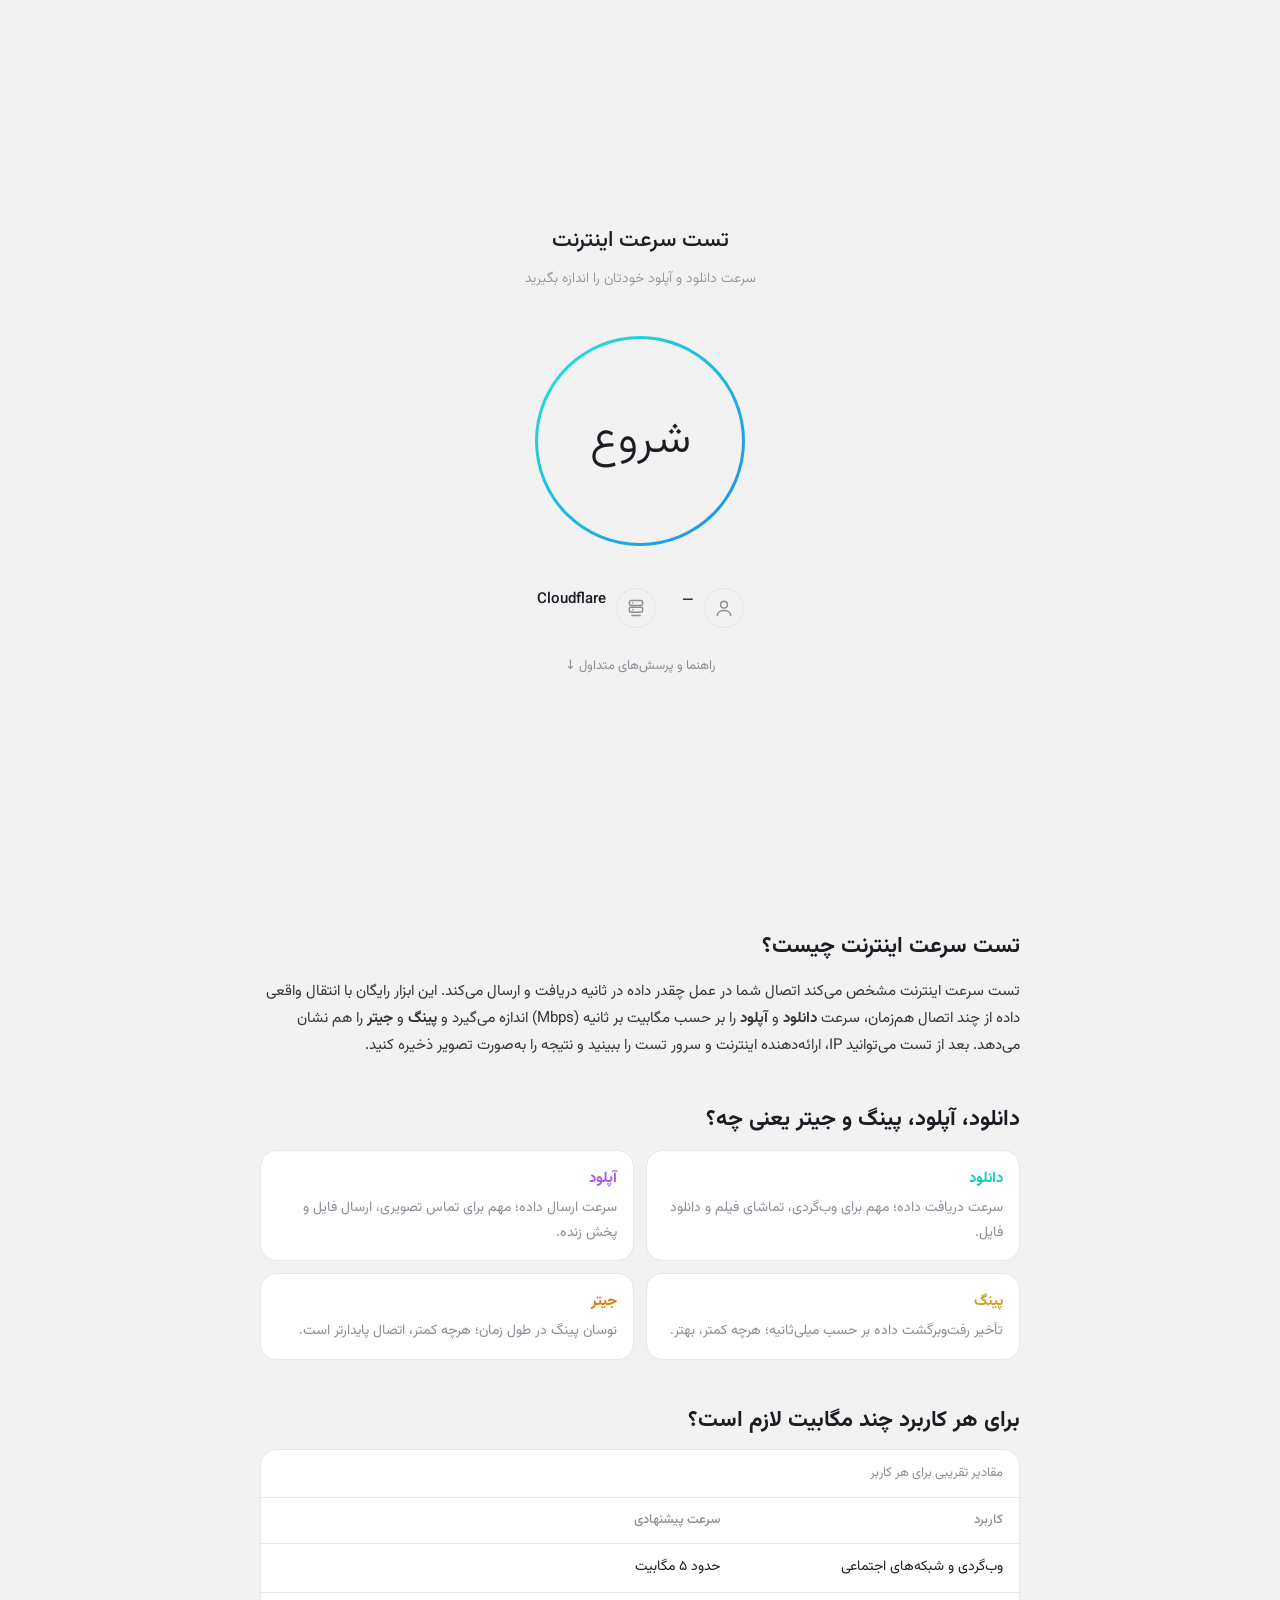
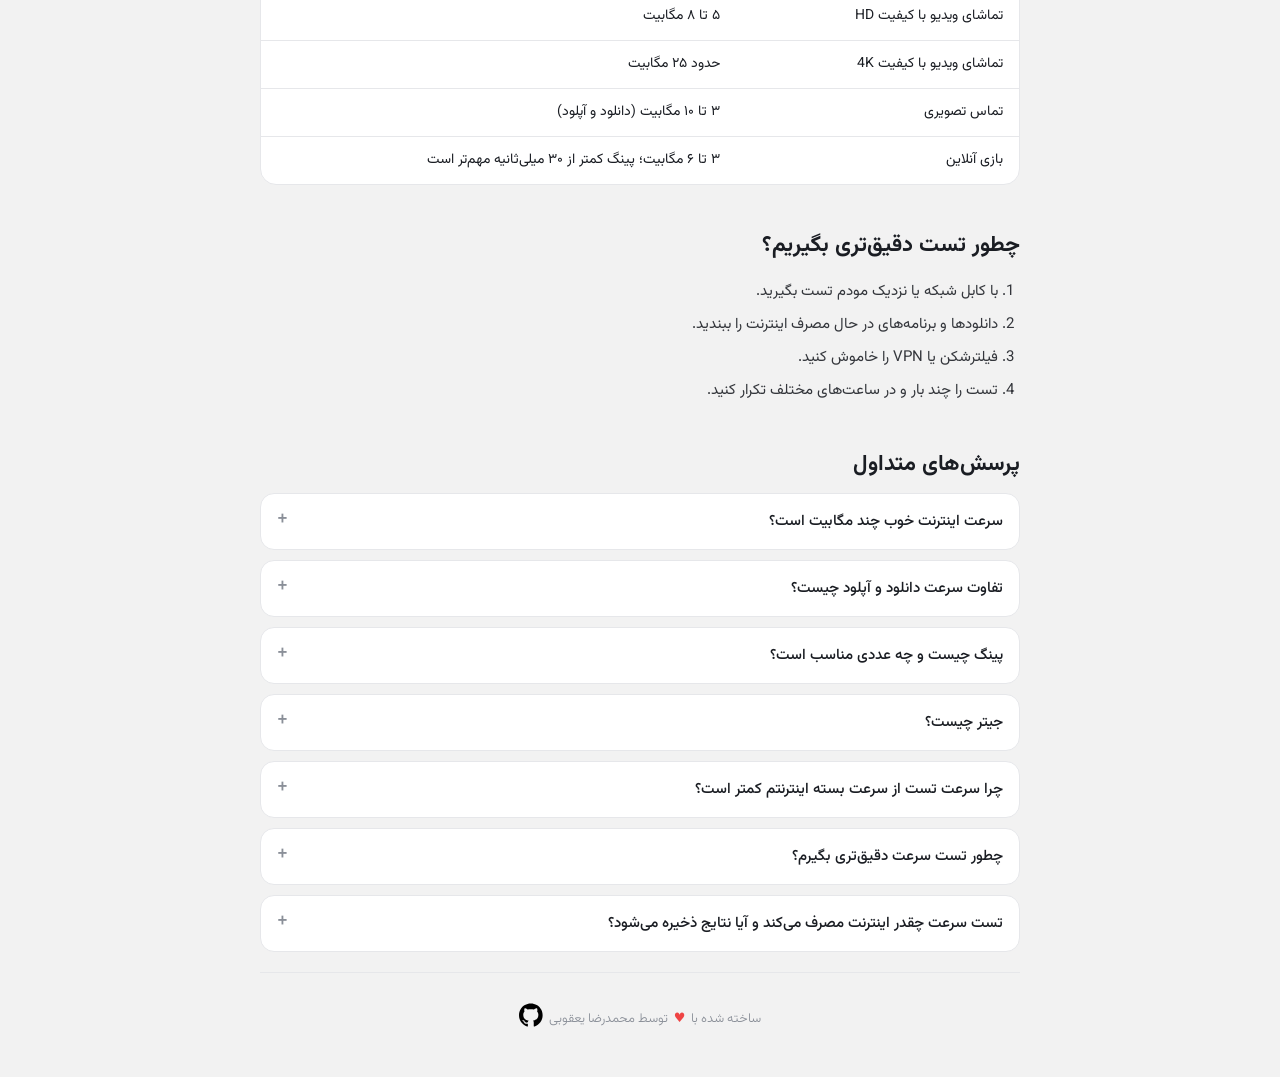
==== commit ca73a2bf: "feat(footer): add github icon" ====
--- a/index.html
+++ b/index.html
@@ -516,6 +516,22 @@
 
     <footer>
       ساخته شده با <span class="heart">♥</span> توسط محمدرضا یعقوبی
+      <a
+        class="github-link"
+        href="https://github.com/mohammadrezayaghoobi/speedior"
+        target="_blank"
+        rel="noopener"
+        title="سورس پروژه در گیت‌هاب"
+        aria-label="گیت‌هاب پروژه"
+      >
+        <img
+          src="./github.svg"
+          alt=""
+          aria-hidden="true"
+          width="24"
+          height="24"
+        />
+      </a>
       <!-- <div class="clicky-wrap">
         <a
           title="Google Analytics Alternative"
--- a/css/app.css
+++ b/css/app.css
@@ -590,6 +590,13 @@
   color: var(--muted);
   font-weight: 300;
   border-top: 1px solid var(--border);
+
+  /* deepseek */
+  display: flex;
+  flex-wrap: wrap;
+  align-items: center;
+  justify-content: center;
+  gap: 6px;
 }
 
 /* ---------- Content (SEO) ---------- */
@@ -744,3 +751,9 @@
     transform: scale(1.25);
   }
 }
+
+@media (prefers-color-scheme: dark) {
+  .github-link img {
+    filter: invert(1);
+  }
+}
